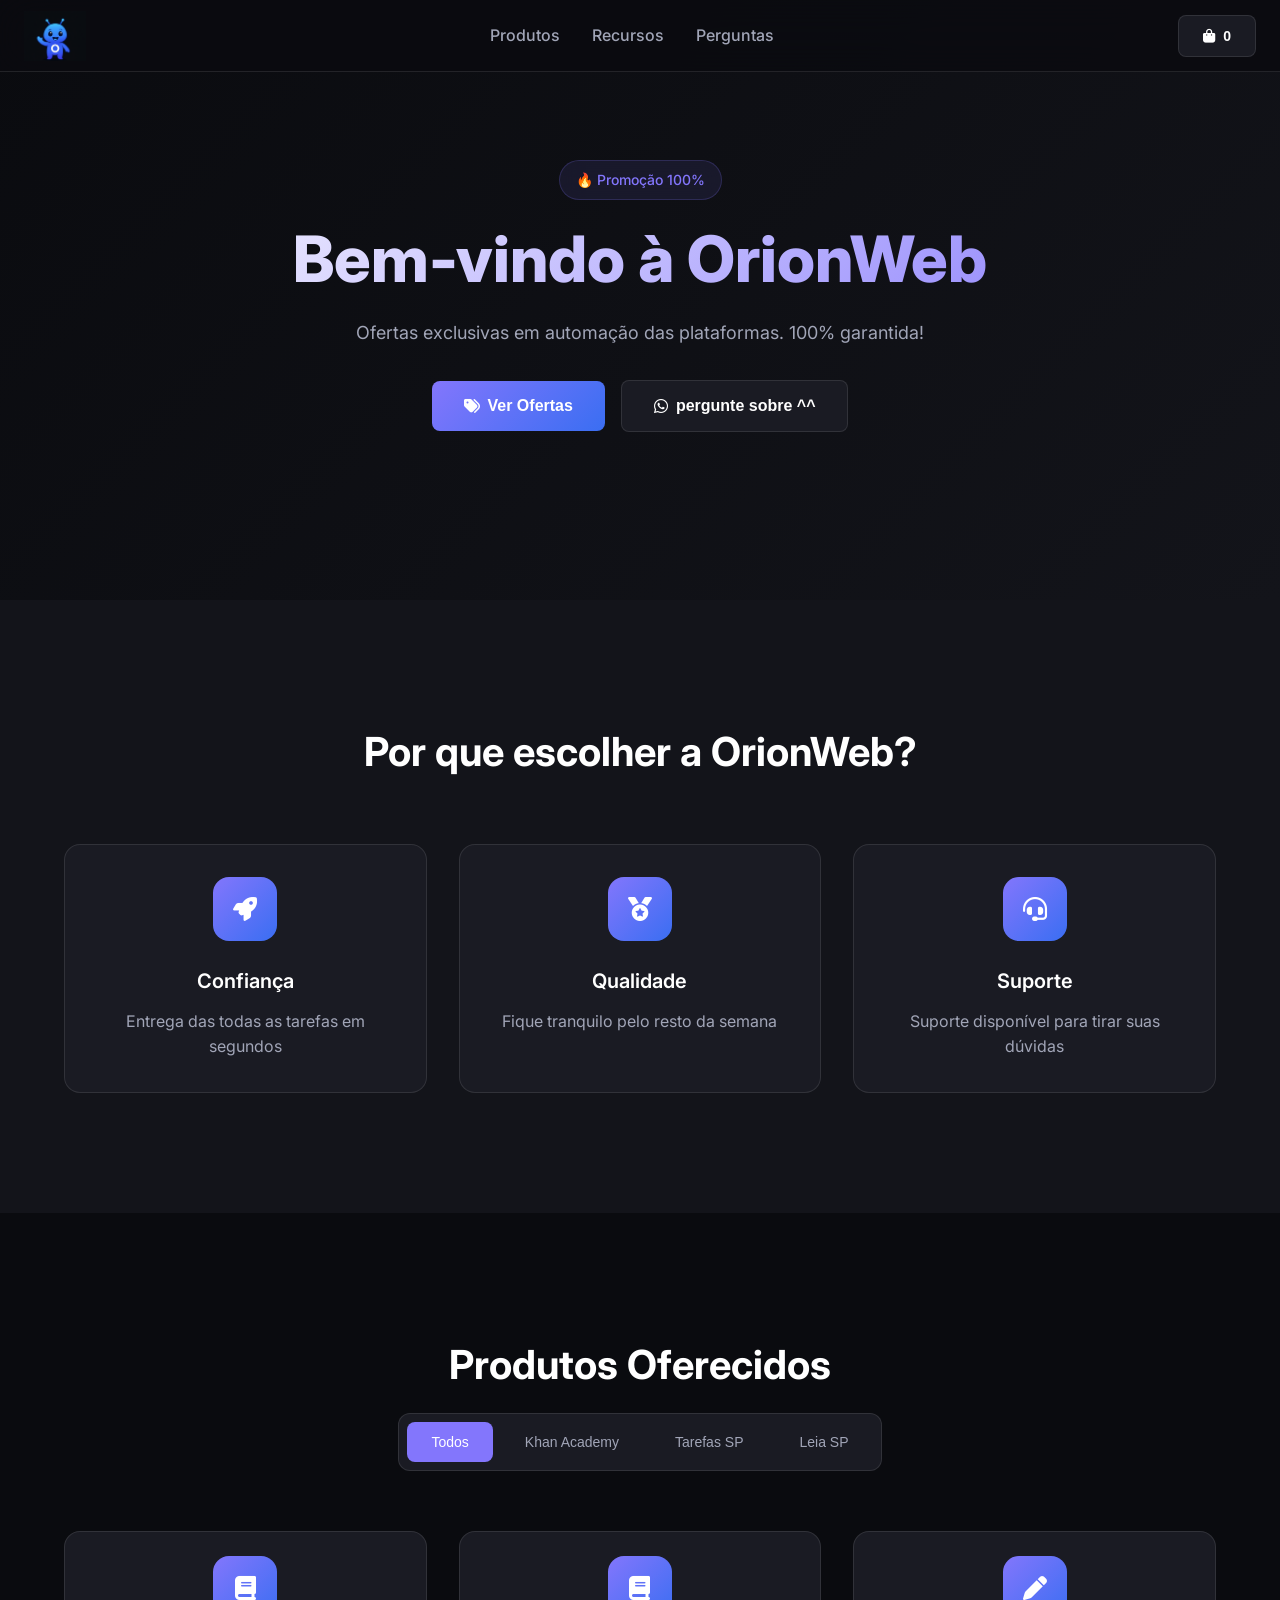
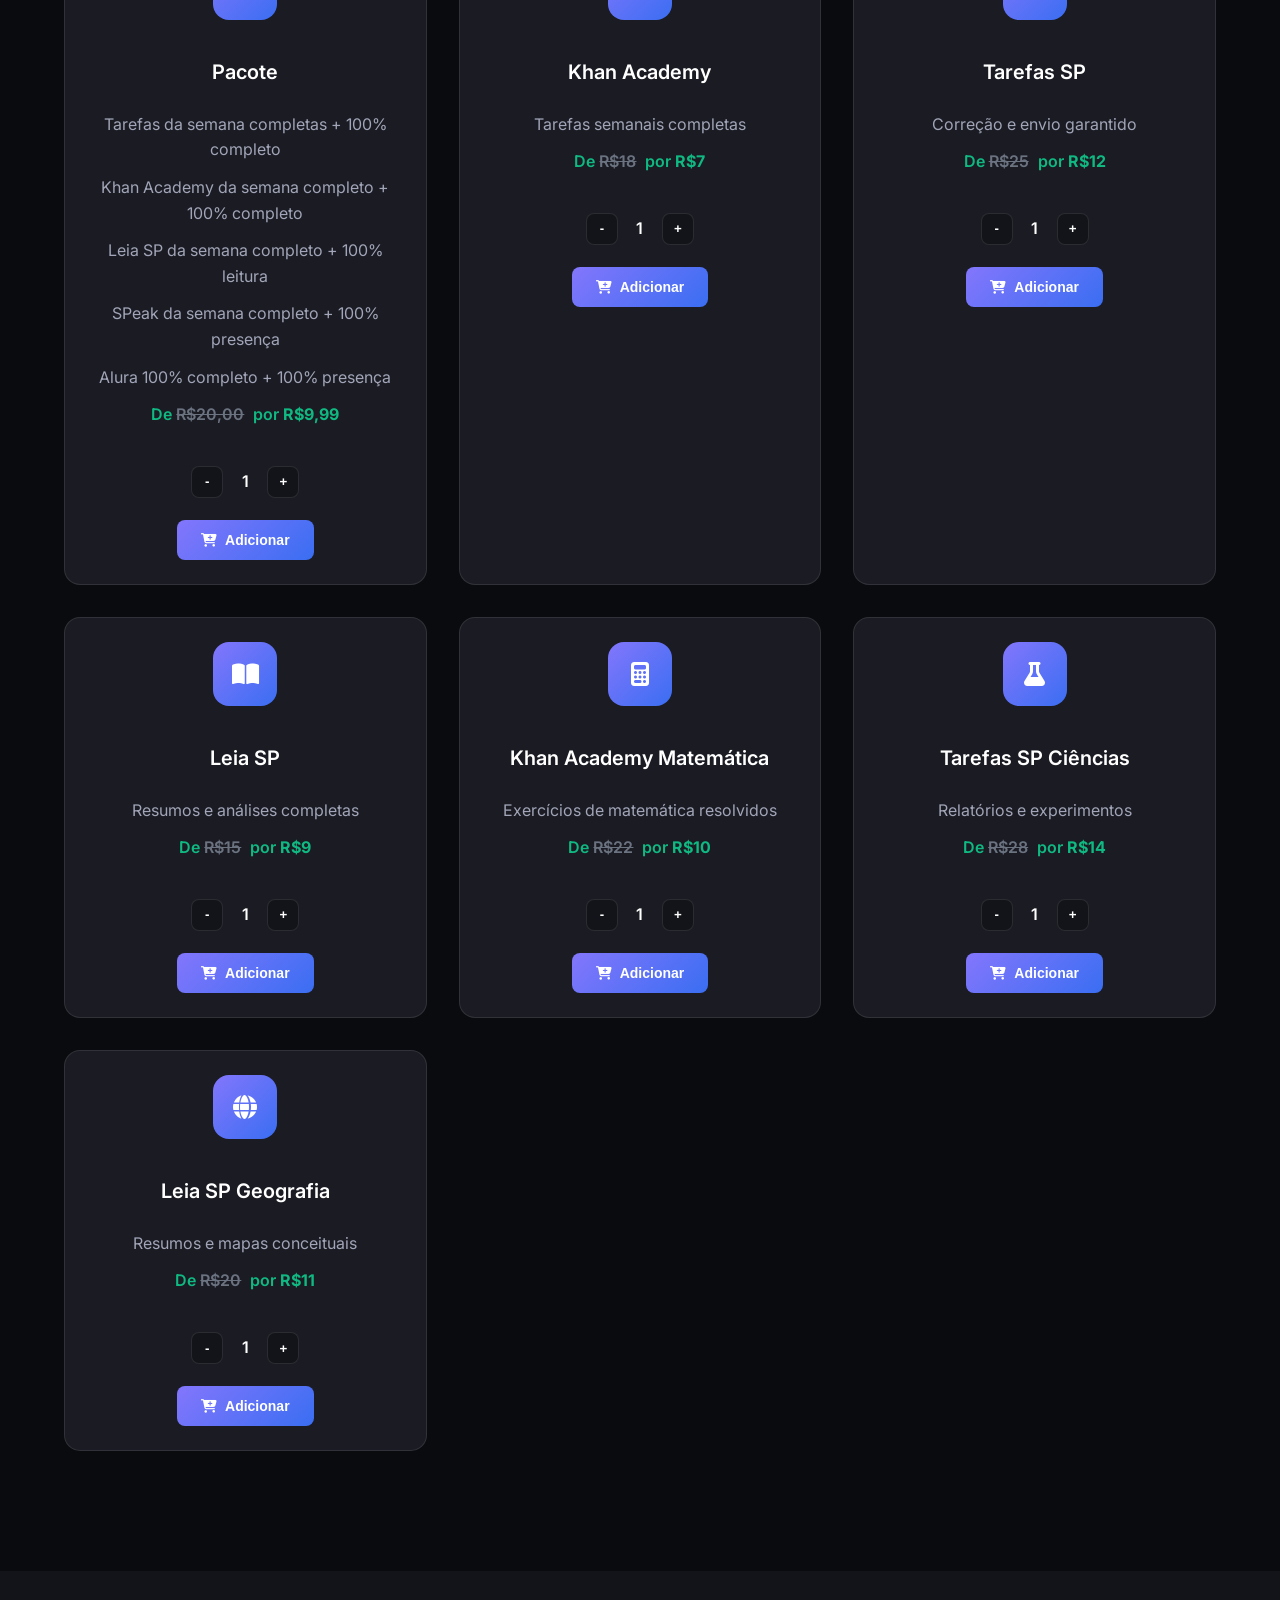
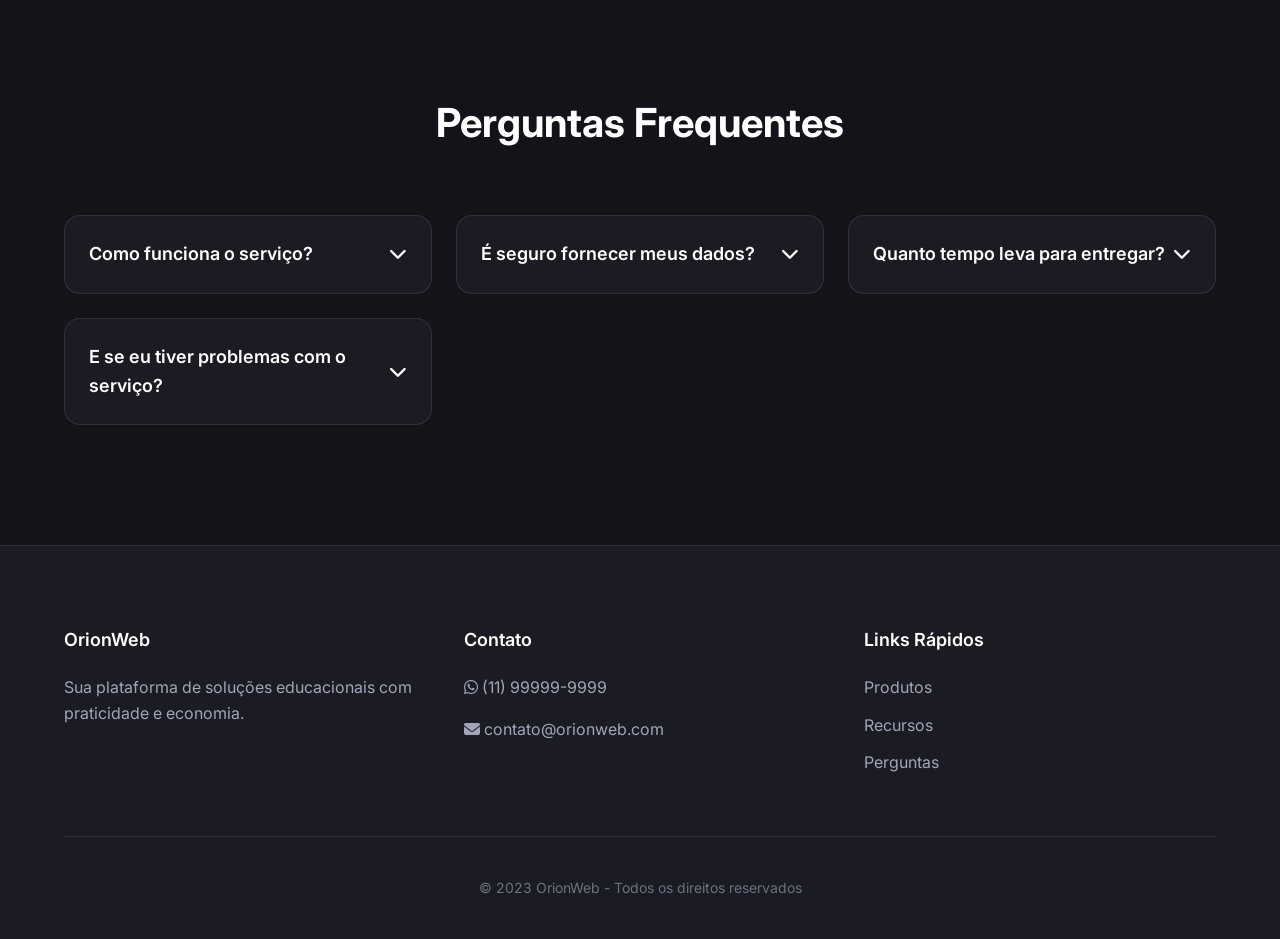
==== index.html @ cbbfa3ec "Update index.html" ====
<!DOCTYPE html>
<html lang="pt-BR">
<head>
  <meta charset="UTF-8">
  <meta name="viewport" content="width=device-width, initial-scale=1.0">
  <title>OrionWeb</title>
  <link href="https://fonts.googleapis.com/css2?family=Inter:wght@300;400;500;600;700;800&display=swap" rel="stylesheet">
  <link rel="stylesheet" href="https://cdnjs.cloudflare.com/ajax/libs/font-awesome/6.4.0/css/all.min.css">
  <link rel="stylesheet" href="styles.css">
</head>
<body>
  <!-- Navbar -->
  <nav class="navbar">
    <div class="nav-container">
      <a href="#" class="logo">
  <img src="src/imagem/logo/file_000000002e7462308178a0b584768f46 (1).png" alt="logoOrionWeb" style="height: 50px;">
      </a>    <div class="nav-menu">
        <a href="#products" class="nav-link">Produtos</a>
        <a href="#features" class="nav-link">Recursos</a>
        <a href="#faq" class="nav-link">Perguntas</a>
      </div>
      <div class="nav-right">
        <button id="cart" class="btn btn-secondary">
          <i class="fa-solid fa-bag-shopping"></i>
          <span id="cart-count">0</span>
        </button>
      </div>
    </div>
  </nav>

  <!-- Hero Section -->
  <section class="hero">
    <div class="hero-content">
      <span class="hero-badge">🔥 Promoção 100%</span>
      <h1 class="hero-title">Bem-vindo à <span class="highlight">OrionWeb</span></h1>
      <p class="hero-subtitle">Ofertas exclusivas em automação das plataformas. 100% garantida!</p>
      <div class="hero-actions">
        <button id="show-products" class="btn btn-primary btn-large">
          <i class="fa-solid fa-tags"></i> Ver Ofertas
        </button>
        <button id="whatsapp-btn" class="btn btn-secondary btn-large">
          <i class="fab fa-whatsapp"></i> pergunte sobre ^^
        </button>
      </div>
    </div>
  </section>

  <!-- Recursos -->
  <section class="features" id="features">
    <div class="container">
      <h2 class="section-title">Por que escolher a OrionWeb?</h2>
      <div class="features-grid">
        <div class="feature-card">
          <div class="feature-icon"><i class="fa-solid fa-rocket"></i></div>
          <h3 class="feature-title">Confiança</h3>
          <p class="feature-description">Entrega das todas as tarefas em segundos</p>
        </div>
        
        <div class="feature-card">
          <div class="feature-icon"><i class="fa-solid fa-medal"></i></div>
          <h3 class="feature-title">Qualidade</h3>
          <p class="feature-description">Fique tranquilo pelo resto da semana</p>
        </div>
        
        <div class="feature-card">
          <div class="feature-icon"><i class="fa-solid fa-headset"></i></div>
          <h3 class="feature-title">Suporte</h3>
          <p class="feature-description">Suporte disponível para tirar suas dúvidas</p>
        </div>
      </div>
    </div>
  </section>

  <!-- Produtos -->
  <main class="main-app" id="product-section">
    <div class="container">
      <h2 class="section-title">Produtos Oferecidos</h2>
      <div class="category-filter">
        <button class="filter-btn active" data-category="all">Todos</button>
        <button class="filter-btn" data-category="khan">Khan Academy</button>
        <button class="filter-btn" data-category="tarefas">Tarefas SP</button>
        <button class="filter-btn" data-category="leia">Leia SP</button>
      </div>
      <div class="features-grid" id="products">
      
        <!-- Produto 0.1 -->
        <!-- Produto 0.1 -->
<div class="product-card" data-category="pacote">
  <div class="feature-icon"><i class="fa-solid fa-book"></i></div>
  <h3 class="feature-title">Pacote</h3>
  <p class="feature-description">Tarefas da semana completas + 100% completo</p>
  <p class="feature-description">Khan Academy da semana completo + 100% completo</p>
  <p class="feature-description">Leia SP da semana completo + 100% leitura</p>
  <p class="feature-description">SPeak da semana completo + 100% presença</p>
  <p class="feature-description">Alura 100% completo + 100% presença</p>
  <p class="product-price">De <s>R$20,00</s> por <strong>R$9,99</strong></p>
  
  <div class="product-quantity">
    <button class="quantity-btn minus" data-name="pacote">-</button>
    <span class="quantity-value" data-name="pacote">1</span>
    <button class="quantity-btn plus" data-name="pacote">+</button>
  </div>
  
  <button class="btn btn-primary add-to-cart" data-name="pacote" data-price="9.99">
    <i class="fa-solid fa-cart-plus"></i> Adicionar
  </button>
</div>
        
        
        <!-- Produto 1 -->
        <div class="product-card" data-category="khan">
          <div class="feature-icon"><i class="fa-solid fa-book"></i></div>
          <h3 class="feature-title">Khan Academy</h3>
          <p class="feature-description">Tarefas semanais completas</p>
          <p class="product-price">De <s>R$18</s> por <strong>R$7</strong></p>
          <div class="product-quantity">
            <button class="quantity-btn minus" data-name="Khan Academy">-</button>
            <span class="quantity-value" data-name="Khan Academy">1</span>
            <button class="quantity-btn plus" data-name="Khan Academy">+</button>
          </div>
          <button class="btn btn-primary add-to-cart" data-name="Khan Academy" data-price="7">
            <i class="fa-solid fa-cart-plus"></i> Adicionar
          </button>
        </div>
        
        <!-- Produto 2 -->
        <div class="product-card" data-category="tarefas">
          <div class="feature-icon"><i class="fa-solid fa-pen"></i></div>
          <h3 class="feature-title">Tarefas SP</h3>
          <p class="feature-description">Correção e envio garantido</p>
          <p class="product-price">De <s>R$25</s> por <strong>R$12</strong></p>
          <div class="product-quantity">
            <button class="quantity-btn minus" data-name="Tarefas SP">-</button>
            <span class="quantity-value" data-name="Tarefas SP">1</span>
            <button class="quantity-btn plus" data-name="Tarefas SP">+</button>
          </div>
          <button class="btn btn-primary add-to-cart" data-name="Tarefas SP" data-price="12">
            <i class="fa-solid fa-cart-plus"></i> Adicionar
          </button>
        </div>
        
        <!-- Produto 3 -->
        <div class="product-card" data-category="leia">
          <div class="feature-icon"><i class="fa-solid fa-book-open"></i></div>
          <h3 class="feature-title">Leia SP</h3>
          <p class="feature-description">Resumos e análises completas</p>
          <p class="product-price">De <s>R$15</s> por <strong>R$9</strong></p>
          <div class="product-quantity">
            <button class="quantity-btn minus" data-name="Leia SP">-</button>
            <span class="quantity-value" data-name="Leia SP">1</span>
            <button class="quantity-btn plus" data-name="Leia SP">+</button>
          </div>
          <button class="btn btn-primary add-to-cart" data-name="Leia SP" data-price="9">
            <i class="fa-solid fa-cart-plus"></i> Adicionar
          </button>
        </div>
        
        <!-- Produto 4 -->
        <div class="product-card" data-category="khan">
          <div class="feature-icon"><i class="fa-solid fa-calculator"></i></div>
          <h3 class="feature-title">Khan Academy Matemática</h3>
          <p class="feature-description">Exercícios de matemática resolvidos</p>
          <p class="product-price">De <s>R$22</s> por <strong>R$10</strong></p>
          <div class="product-quantity">
            <button class="quantity-btn minus" data-name="Khan Academy Matemática">-</button>
            <span class="quantity-value" data-name="Khan Academy Matemática">1</span>
            <button class="quantity-btn plus" data-name="Khan Academy Matemática">+</button>
          </div>
          <button class="btn btn-primary add-to-cart" data-name="Khan Academy Matemática" data-price="10">
            <i class="fa-solid fa-cart-plus"></i> Adicionar
          </button>
        </div>
        
        <!-- Produto 5 -->
        <div class="product-card" data-category="tarefas">
          <div class="feature-icon"><i class="fa-solid fa-flask"></i></div>
          <h3 class="feature-title">Tarefas SP Ciências</h3>
          <p class="feature-description">Relatórios e experimentos</p>
          <p class="product-price">De <s>R$28</s> por <strong>R$14</strong></p>
          <div class="product-quantity">
            <button class="quantity-btn minus" data-name="Tarefas SP Ciências">-</button>
            <span class="quantity-value" data-name="Tarefas SP Ciências">1</span>
            <button class="quantity-btn plus" data-name="Tarefas SP Ciências">+</button>
          </div>
          <button class="btn btn-primary add-to-cart" data-name="Tarefas SP Ciências" data-price="14">
            <i class="fa-solid fa-cart-plus"></i> Adicionar
          </button>
        </div>
        
        <!-- Produto 6 -->
        <div class="product-card" data-category="leia">
          <div class="feature-icon"><i class="fa-solid fa-globe"></i></div>
          <h3 class="feature-title">Leia SP Geografia</h3>
          <p class="feature-description">Resumos e mapas conceituais</p>
          <p class="product-price">De <s>R$20</s> por <strong>R$11</strong></p>
          <div class="product-quantity">
            <button class="quantity-btn minus" data-name="Leia SP Geografia">-</button>
            <span class="quantity-value" data-name="Leia SP Geografia">1</span>
            <button class="quantity-btn plus" data-name="Leia SP Geografia">+</button>
          </div>
          <button class="btn btn-primary add-to-cart" data-name="Leia SP Geografia" data-price="11">
            <i class="fa-solid fa-cart-plus"></i> Adicionar
          </button>
        </div>
      </div>
    </div>
  </main>

  <!-- FAQ Section -->
  <section class="faq" id="faq">
    <div class="container">
      <h2 class="section-title">Perguntas Frequentes</h2>
      <div class="faq-grid">
        <div class="faq-item">
          <h3 class="faq-question">Como funciona o serviço? <i class="fa-solid fa-chevron-down"></i></h3>
          <div class="faq-answer">
            <p>Você adquire o produto, nos envia seu RA e senha, e nossa equipe realiza as tarefas para você em até 24 horas.</p>
          </div>
        </div>
        <div class="faq-item">
          <h3 class="faq-question">É seguro fornecer meus dados? <i class="fa-solid fa-chevron-down"></i></h3>
          <div class="faq-answer">
            <p>Sim, utilizamos criptografia para proteger todas as informações e não compartilhamos seus dados com terceiros.</p>
          </div>
        </div>
        <div class="faq-item">
          <h3 class="faq-question">Quanto tempo leva para entregar? <i class="fa-solid fa-chevron-down"></i></h3>
          <div class="faq-answer">
            <p>O prazo máximo de entrega é de 24 horas após a confirmação do pagamento.</p>
          </div>
        </div>
        <div class="faq-item">
          <h3 class="faq-question">E se eu tiver problemas com o serviço? <i class="fa-solid fa-chevron-down"></i></h3>
          <div class="faq-answer">
            <p>Nosso suporte está disponível para resolver qualquer problema que possa ocorrer.</p>
          </div>
        </div>
      </div>
    </div>
  </section>

  <!-- Footer -->
  <footer class="footer">
    <div class="container">
      <div class="footer-content">
        <div class="footer-section">
          <h3>OrionWeb</h3>
          <p>Sua plataforma de soluções educacionais com praticidade e economia.</p>
        </div>
        <div class="footer-section">
          <h3>Contato</h3>
          <p><i class="fab fa-whatsapp"></i> (11) 99999-9999</p>
          <p><i class="fa-solid fa-envelope"></i> contato@orionweb.com</p>
        </div>
        <div class="footer-section">
          <h3>Links Rápidos</h3>
          <a href="#products">Produtos</a>
          <a href="#features">Recursos</a>
          <a href="#faq">Perguntas</a>
        </div>
      </div>
      <div class="footer-bottom">
        <p>&copy; 2023 OrionWeb - Todos os direitos reservados</p>
      </div>
    </div>
  </footer>

  <!-- Modal Carrinho -->
  <div id="cart-modal" class="overlay">
    <div class="login-card">
      <div class="login-header">
        <h2><i class="fa-solid fa-bag-shopping"></i> Seu Carrinho</h2>
        <button id="clear-cart" class="btn btn-text">Esvaziar</button>
      </div>
      <div class="cart_products">
        <div class="empty-cart">Seu carrinho está vazio</div>
      </div>
      <div class="cart-footer">
        <p><strong>Total:</strong> <span id="total_price">R$0</span></p>
        <button class="close-cart">Continuar Comprando</button>
      </div>
      <form id="checkout-form" class="login-form">
        <div class="form-group">
          <label for="user_name">RA</label>
          <input id="user_name" type="text" placeholder="0001122334445sp" required>
        </div>
        <div class="form-group">
          <label for="user_pass">Senha</label>
          <input id="user_pass" type="password" placeholder="********" required>
        </div>
        <div class="checkout-buttons">
          <button type="submit" class="btn btn-primary login-btn">Finalizar Pedido</button>
          <button type="button" id="save-info" class="btn btn-secondary">Salvar Informações</button>
        </div>
      </form>
    </div>
  </div>

  <div class="notification" id="notification">
    <i class="fas fa-check-circle"></i> Produto adicionado ao carrinho!
  </div>

  <script>
    // Elementos DOM
    const showProductsBtn = document.getElementById("show-products");
    const productSection = document.getElementById("product-section");
    const cartBtn = document.getElementById("cart");
    const cartModal = document.getElementById("cart-modal");
    const closeCartBtn = document.querySelector(".close-cart");
    const clearCartBtn = document.getElementById("clear-cart");
    const cartCount = document.getElementById("cart-count");
    const cartProducts = document.querySelector(".cart_products");
    const totalPriceEl = document.getElementById("total_price");
    const checkoutForm = document.getElementById("checkout-form");
    const saveInfoBtn = document.getElementById("save-info");
    const notification = document.getElementById("notification");
    const whatsappBtn = document.getElementById("whatsapp-btn");
    const filterBtns = document.querySelectorAll(".filter-btn");
    const faqQuestions = document.querySelectorAll(".faq-question");

    // Estado da aplicação
    let cart = [];
    let quantities = {};

    // Inicialização
    document.querySelectorAll('.product-card').forEach(card => {
      const productName = card.querySelector('.feature-title').textContent;
      quantities[productName] = 1;
    });

    // Mostrar seção de produtos
    showProductsBtn.addEventListener("click", () => {
      productSection.scrollIntoView({ behavior: 'smooth' });
    });

    // Filtro de categorias
    filterBtns.forEach(btn => {
      btn.addEventListener('click', () => {
        // Remove active class de todos os botões
        filterBtns.forEach(b => b.classList.remove('active'));
        // Adiciona active class ao botão clicado
        btn.classList.add('active');
        
        const category = btn.dataset.category;
        filterProducts(category);
      });
    });

    function filterProducts(category) {
      const products = document.querySelectorAll('.product-card');
      
      products.forEach(product => {
        if (category === 'all' || product.dataset.category === category) {
          product.style.display = 'flex';
        } else {
          product.style.display = 'none';
        }
      });
    }

    // FAQ Accordion
    faqQuestions.forEach(question => {
      question.addEventListener('click', () => {
        const answer = question.nextElementSibling;
        const icon = question.querySelector('i');
        
        // Alternar a resposta
        answer.classList.toggle('active');
        
        // Rotacionar o ícone
        if (answer.classList.contains('active')) {
          icon.style.transform = 'rotate(180deg)';
        } else {
          icon.style.transform = 'rotate(0deg)';
        }
      });
    });

    // Controles de quantidade
    document.querySelectorAll('.quantity-btn').forEach(btn => {
      btn.addEventListener('click', (e) => {
        const name = e.target.dataset.name;
        const isPlus = e.target.classList.contains('plus');
        const quantityElement = document.querySelector(`.quantity-value[data-name="${name}"]`);
        
        if (isPlus) {
          quantities[name]++;
        } else if (quantities[name] > 1) {
          quantities[name]--;
        }
        
        quantityElement.textContent = quantities[name];
      });
    });

    // Adicionar ao carrinho
    document.querySelectorAll(".add-to-cart").forEach(btn => {
      btn.addEventListener("click", () => {
        const name = btn.dataset.name;
        const price = parseFloat(btn.dataset.price);
        const quantity = quantities[name];
        
        // Verificar se o produto já está no carrinho
        const existingItemIndex = cart.findIndex(item => item.name === name);
        
        if (existingItemIndex >= 0) {
          // Atualizar quantidade se já existir
          cart[existingItemIndex].quantity += quantity;
          cart[existingItemIndex].total = cart[existingItemIndex].quantity * price;
        } else {
          // Adicionar novo item
          cart.push({ 
            name, 
            price, 
            quantity,
            total: price * quantity
          });
        }
        
        // Resetar quantidade para 1
        quantities[name] = 1;
        document.querySelector(`.quantity-value[data-name="${name}"]`).textContent = '1';
        
        updateCart();
        showNotification();
      });
    });

    // Botão do WhatsApp
    whatsappBtn.addEventListener('click', () => {
      const phone = "5516996283054"; // Substitua pelo seu número
      const message = "Olá! Gostaria de mais informações sobre os produtos da OrionWeb.";
      const url = `https://wa.me/${phone}?text=${encodeURIComponent(message)}`;
      window.open(url, "_blank");
    });

    // Abrir modal do carrinho
    cartBtn.addEventListener("click", () => {
      cartModal.classList.add("active");
    });

    // Fechar modal do carrinho
    closeCartBtn.addEventListener("click", () => {
      cartModal.classList.remove("active");
    });

    // Limpar carrinho
    clearCartBtn.addEventListener("click", () => {
      if (cart.length > 0 && confirm("Tem certeza que deseja esvaziar o carrinho?")) {
        cart = [];
        updateCart();
      }
    });

    // Salvar informações de login
    saveInfoBtn.addEventListener("click", () => {
      const ra = document.getElementById("user_name").value;
      const password = document.getElementById("user_pass").value;
      
      if (ra && password) {
        localStorage.setItem("orion_ra", ra);
        localStorage.setItem("orion_password", password);
        showNotification("Informações salvas com sucesso!");
      } else {
        alert("Por favor, preencha ambos os campos antes de salvar fiote.");
      }
    });

    // Carregar informações salvas (se existirem)
    window.addEventListener('DOMContentLoaded', () => {
      const savedRA = localStorage.getItem("orion_ra");
      const savedPassword = localStorage.getItem("orion_password");
      
      if (savedRA) {
        document.getElementById("user_name").value = savedRA;
      }
      
      if (savedPassword) {
        document.getElementById("user_pass").value = savedPassword;
      }
    });

    // Atualizar carrinho
    function updateCart() {
      cartCount.textContent = cart.reduce((total, item) => total + item.quantity, 0);
      
      if (cart.length === 0) {
        cartProducts.innerHTML = '<div class="empty-cart">Seu carrinho está vazio</div>';
        totalPriceEl.textContent = "R$0";
        return;
      }
      
      cartProducts.innerHTML = "";
      let total = 0;
      
      cart.forEach((item, index) => {
        total += item.total;
        const div = document.createElement("div");
        div.classList.add("cart-item");
        div.innerHTML = `
          <div>
            <p><strong>${item.name}</strong></p>
            <p>${item.quantity} x R$${item.price}</p>
          </div>
          <p>R$${item.total.toFixed(2)}</p>
          <button class="remove-item" data-index="${index}">❌</button>
        `;
        cartProducts.appendChild(div);
      });
      
      totalPriceEl.textContent = "R$" + total.toFixed(2);

      // Botões de remover item
      document.querySelectorAll(".remove-item").forEach(btn => {
        btn.addEventListener("click", () => {
          const index = btn.dataset.index;
          cart.splice(index, 1);
          updateCart();
        });
      });
    }

    // Mostrar notificação
    function showNotification(message = "Produto adicionado ao carrinho!") {
      notification.innerHTML = message.includes('sucesso') ? 
        '<i class="fas fa-check-circle"></i> ' + message : 
        '<i class="fas fa-cart-plus"></i> ' + message;
      notification.classList.add("show");
      
      setTimeout(() => {
        notification.classList.remove("show");
      }, 3000);
    }

    // Enviar pedido pro WhatsApp
    checkoutForm.addEventListener("submit", (e) => {
      e.preventDefault();
      
      if (cart.length === 0) {
        alert("Seu carrinho está vazio. Adicione produtos antes de finalizar o pedido.");
        return;
      }
      
      sendOrderToWhatsApp();
    });

    function sendOrderToWhatsApp() {
      const phone = "5516996283054"; // Substitua pelo seu número
      const ra = document.getElementById("user_name").value || "N/A";
      const senha = document.getElementById("user_pass").value || "N/A";
      const subtotal = totalPriceEl.textContent;

      const items = cart.map(i => `${i.quantity}x ${i.name} - R$${i.total.toFixed(2)}`).join("\n");
      const date = new Date().toLocaleDateString("pt-BR");

      const message = `📦 NOVO PEDIDO ORIONWEB
      
🆔 RA: ${ra}
🔑 Senha: ${senha}
📅 Data: ${date}

🛍️ PRODUTOS:
${items}

💳 Total: ${subtotal}

⏰ Pedido realizado em: ${new Date().toLocaleTimeString('pt-BR')}`;

      const url = `https://wa.me/${phone}?text=${encodeURIComponent(message)}`;
      window.open(url, "_blank");
      
      // Limpar carrinho após envio
      cart = [];
      updateCart();
      checkoutForm.reset();
      cartModal.classList.remove("active");
    }

    // Fechar modal clicando fora dele
    document.addEventListener('click', (e) => {
      if (e.target === cartModal) {
        cartModal.classList.remove('active');
      }
    });
  </script>
</body>
</html>
---- styles.css ----
/* Root Variables */
:root {
    /* Dark Theme */
    --bg-primary: #0a0b0f;
    --bg-secondary: #13141a;
    --bg-card: #1a1b23;
    --bg-hover: rgba(131, 118, 252, 0.1);

    --text-primary: #ffffff;
    --text-secondary: #a1a5b7;
    --text-muted: #6b7280;

    --primary: #8376fc;
    --primary-hover: #9d8dfc;
    --secondary: #3a6ef2;
    --accent: #47cc88;
    --warning: #f59e0b;
    --error: #ef4444;
    --success: #10b981;

    --border-primary: rgba(255, 255, 255, 0.1);
    --border-secondary: rgba(131, 118, 252, 0.2);

    --shadow-sm: 0 1px 2px 0 rgba(0, 0, 0, 0.05);
    --shadow-lg: 0 20px 25px -5px rgba(0, 0, 0, 0.1), 0 10px 10px -5px rgba(0, 0, 0, 0.04);
    --shadow-xl: 0 25px 50px -12px rgba(0, 0, 0, 0.25);

    --transition: all 0.3s cubic-bezier(0.4, 0, 0.2, 1);
    --transition-fast: all 0.15s ease;
}

/* Global Styles */
* {
    margin: 0;
    padding: 0;
    box-sizing: border-box;
}

html {
    scroll-behavior: smooth;
}

body {
    font-family: 'Inter', -apple-system, BlinkMacSystemFont, 'Segoe UI', Roboto, sans-serif;
    background-color: var(--bg-primary);
    color: var(--text-primary);
    line-height: 1.6;
    overflow-x: hidden;
}

/* Container */
.container {
    max-width: 1200px;
    margin: 0 auto;
    padding: 0 24px;
}

/* Navbar */
.navbar {
    position: fixed;
    top: 0;
    left: 0;
    right: 0;
    height: 72px;
    background: rgba(10, 11, 15, 0.8);
    backdrop-filter: blur(20px);
    -webkit-backdrop-filter: blur(20px);
    border-bottom: 1px solid var(--border-primary);
    z-index: 1000;
}

.nav-container {
    display: flex;
    align-items: center;
    justify-content: space-between;
    height: 100%;
    max-width: 1400px;
    margin: 0 auto;
    padding: 0 24px;
}

.logo {
    display: flex;
    align-items: center;
    gap: 8px;
    font-size: 20px;
    font-weight: 700;
    color: var(--text-primary);
    text-decoration: none;
}

.logo i {
    color: var(--primary);
    font-size: 24px;
}

.logo:hover {
    color: var(--primary);
}

.nav-menu {
    display: flex;
    gap: 32px;
}

.nav-link {
    color: var(--text-secondary);
    text-decoration: none;
    font-weight: 500;
    transition: var(--transition-fast);
}

.nav-link:hover {
    color: var(--primary);
}

.nav-right {
    display: flex;
    align-items: center;
    gap: 8px;
}

/* Buttons */
.btn {
    display: inline-flex;
    align-items: center;
    gap: 8px;
    padding: 12px 24px;
    font-size: 14px;
    font-weight: 600;
    text-decoration: none;
    border-radius: 8px;
    border: none;
    cursor: pointer;
    transition: var(--transition-fast);
}

.btn-primary {
    background: linear-gradient(135deg, var(--primary), var(--secondary));
    color: white;
}

.btn-primary:hover {
    transform: translateY(-2px);
    box-shadow: 0 8px 25px rgba(131, 118, 252, 0.3);
}

.btn-secondary {
    background: var(--bg-card);
    color: var(--text-primary);
    border: 1px solid var(--border-primary);
}

.btn-secondary:hover {
    background: var(--bg-hover);
    border-color: var(--primary);
    color: var(--primary);
}

.btn-large {
    padding: 16px 32px;
    font-size: 16px;
}

.btn-text {
    background: none;
    border: none;
    color: var(--text-secondary);
    padding: 8px 16px;
    cursor: pointer;
}

.btn-text:hover {
    color: var(--primary);
}

/* Hero Section */
.hero {
    position: relative;
    padding: 160px 0 120px;
    background: linear-gradient(135deg, var(--bg-primary) 0%, var(--bg-secondary) 100%);
    overflow: hidden;
}

.hero-content {
    text-align: center;
    position: relative;
    z-index: 2;
}

.hero-badge {
    display: inline-flex;
    align-items: center;
    gap: 8px;
    background: rgba(131, 118, 252, 0.1);
    border: 1px solid rgba(131, 118, 252, 0.2);
    color: var(--primary);
    padding: 8px 16px;
    border-radius: 20px;
    font-size: 14px;
    font-weight: 500;
    margin-bottom: 24px;
    backdrop-filter: blur(10px);
}

.hero-title {
    font-size: clamp(2.5rem, 5vw, 4rem);
    font-weight: 800;
    line-height: 1.1;
    margin-bottom: 24px;
    background: linear-gradient(135deg, var(--text-primary) 0%, var(--primary) 100%);
    -webkit-background-clip: text;
    -webkit-text-fill-color: transparent;
    background-clip: text;
}

.highlight {
    color: var(--primary);
}

.hero-subtitle {
    font-size: 18px;
    color: var(--text-secondary);
    max-width: 600px;
    margin: 0 auto 32px;
    line-height: 1.6;
}

.hero-actions {
    display: flex;
    align-items: center;
    justify-content: center;
    gap: 16px;
    margin-bottom: 48px;
    flex-wrap: wrap;
}

/* Features Section */
.features {
    padding: 120px 0;
    background: var(--bg-secondary);
}

.section-title {
    font-size: clamp(2rem, 4vw, 2.5rem);
    font-weight: 700;
    margin-bottom: 16px;
    color: var(--text-primary);
    text-align: center;
}

.features-grid {
    display: grid;
    grid-template-columns: repeat(auto-fit, minmax(280px, 1fr));
    gap: 32px;
    margin-top: 60px;
}

.feature-card {
    background: var(--bg-card);
    border: 1px solid var(--border-primary);
    border-radius: 16px;
    padding: 32px;
    text-align: center;
    transition: var(--transition);
}

.feature-card:hover {
    transform: translateY(-8px);
    box-shadow: var(--shadow-xl);
    border-color: var(--primary);
}

.feature-icon {
    display: flex;
    align-items: center;
    justify-content: center;
    width: 64px;
    height: 64px;
    background: linear-gradient(135deg, var(--primary), var(--secondary));
    border-radius: 16px;
    margin: 0 auto 24px;
    color: white;
    font-size: 24px;
}

.feature-title {
    font-size: 20px;
    font-weight: 600;
    margin-bottom: 12px;
    color: var(--text-primary);
}

.feature-description {
    color: var(--text-secondary);
    line-height: 1.6;
}

/* Products Section */
.main-app {
    padding: 120px 0;
    background: var(--bg-primary);
}

.category-filter {
    display: flex;
    justify-content: center;
    gap: 8px;
    margin-bottom: 48px;
    background: var(--bg-card);
    padding: 8px;
    border-radius: 12px;
    border: 1px solid var(--border-primary);
    max-width: max-content;
    margin-left: auto;
    margin-right: auto;
}

.filter-btn {
    padding: 12px 24px;
    background: none;
    border: none;
    border-radius: 8px;
    color: var(--text-secondary);
    font-size: 14px;
    font-weight: 500;
    cursor: pointer;
    transition: var(--transition-fast);
}

.filter-btn.active {
    background: var(--primary);
    color: white;
}

.filter-btn:hover:not(.active) {
    background: var(--bg-hover);
    color: var(--text-primary);
}

.product-price {
    font-size: 18px;
    margin-bottom: 16px;
    color: var(--text-primary);
}

.product-price s {
    color: var(--text-muted);
    margin-right: 8px;
}

.product-price strong {
    color: var(--success);
}

.product-quantity {
    display: flex;
    align-items: center;
    gap: 10px;
    margin: 10px 0;
}

.quantity-btn {
    width: 30px;
    height: 30px;
    border-radius: 50%;
    border: 1px solid var(--border-primary);
    background: var(--bg-secondary);
    color: var(--text-primary);
    cursor: pointer;
    display: flex;
    align-items: center;
    justify-content: center;
}

.quantity-btn:hover {
    background: var(--bg-hover);
    border-color: var(--primary);
}

.quantity-value {
    min-width: 30px;
    text-align: center;
    font-weight: 600;
}

/* FAQ Section */
.faq {
    padding: 120px 0;
    background: var(--bg-secondary);
}

.faq-grid {
    display: grid;
    grid-template-columns: repeat(auto-fit, minmax(300px, 1fr));
    gap: 24px;
    margin-top: 60px;
}

.faq-item {
    background: var(--bg-card);
    border: 1px solid var(--border-primary);
    border-radius: 16px;
    overflow: hidden;
}

.faq-question {
    display: flex;
    align-items: center;
    justify-content: space-between;
    padding: 24px;
    font-size: 18px;
    font-weight: 600;
    color: var(--text-primary);
    cursor: pointer;
}

.faq-question:hover {
    color: var(--primary);
}

.faq-answer {
    padding: 0 24px 24px;
    color: var(--text-secondary);
    line-height: 1.6;
    display: none;
}

.faq-answer.active {
    display: block;
}

/* Footer */
.footer {
    background: var(--bg-card);
    border-top: 1px solid var(--border-primary);
    padding: 80px 0 40px;
}

.footer-content {
    display: grid;
    grid-template-columns: repeat(auto-fit, minmax(250px, 1fr));
    gap: 48px;
    margin-bottom: 48px;
}

.footer-section h3 {
    font-size: 18px;
    font-weight: 600;
    margin-bottom: 20px;
    color: var(--text-primary);
}

.footer-section p {
    color: var(--text-secondary);
    margin-bottom: 16px;
    line-height: 1.6;
}

.footer-section a {
    display: block;
    color: var(--text-secondary);
    text-decoration: none;
    margin-bottom: 12px;
}

.footer-section a:hover {
    color: var(--primary);
}

.footer-bottom {
    text-align: center;
    padding-top: 40px;
    border-top: 1px solid var(--border-primary);
    color: var(--text-muted);
    font-size: 14px;
}

/* Modal Carrinho */
.overlay {
    position: fixed;
    top: 0;
    left: 0;
    right: 0;
    bottom: 0;
    background: rgba(0, 0, 0, 0.5);
    z-index: 800;
    opacity: 0;
    visibility: hidden;
    transition: var(--transition);
    display: flex;
    align-items: center;
    justify-content: center;
    padding: 20px;
}

.overlay.active {
    opacity: 1;
    visibility: visible;
}

.login-card {
    background: var(--bg-card);
    border: 1px solid var(--border-primary);
    border-radius: 20px;
    padding: 32px;
    width: 100%;
    max-width: 500px;
    box-shadow: var(--shadow-xl);
    max-height: 90vh;
    overflow-y: auto;
}

.login-header {
    display: flex;
    align-items: center;
    justify-content: space-between;
    margin-bottom: 24px;
    padding-bottom: 16px;
    border-bottom: 1px solid var(--border-primary);
}

.login-header h2 {
    font-size: 24px;
    font-weight: 700;
    color: var(--text-primary);
    display: flex;
    align-items: center;
    gap: 10px;
}

.cart_products {
    display: flex;
    flex-direction: column;
    gap: 12px;
    margin-bottom: 20px;
    max-height: 300px;
    overflow-y: auto;
}

.cart-item {
    display: flex;
    justify-content: space-between;
    align-items: center;
    background: var(--bg-secondary);
    border: 1px solid var(--border-primary);
    border-radius: 12px;
    padding: 12px 16px;
}

.cart-item p {
    margin: 0;
    font-size: 14px;
}

.remove-item {
    background: transparent;
    color: var(--error);
    border: none;
    cursor: pointer;
    font-size: 16px;
}

.remove-item:hover {
    color: #ff4d4d;
}

.empty-cart {
    text-align: center;
    padding: 20px;
    color: var(--text-secondary);
}

.cart-footer {
    display: flex;
    justify-content: space-between;
    align-items: center;
    margin-top: 16px;
    padding-top: 16px;
    border-top: 1px solid var(--border-primary);
}

.close-cart {
    background: var(--bg-card);
    color: var(--text-secondary);
    border: 1px solid var(--border-primary);
    padding: 8px 16px;
    border-radius: 8px;
    cursor: pointer;
}

.close-cart:hover {
    background: var(--bg-hover);
    color: var(--primary);
}

.login-form {
    display: flex;
    flex-direction: column;
    gap: 20px;
    margin-top: 24px;
}

.form-group {
    display: flex;
    flex-direction: column;
    gap: 8px;
}

.form-group label {
    font-size: 14px;
    font-weight: 600;
    color: var(--text-primary);
}

.form-group input {
    width: 100%;
    height: 48px;
    background: var(--bg-secondary);
    border: 2px solid var(--border-primary);
    border-radius: 12px;
    padding: 0 16px;
    color: var(--text-primary);
    font-size: 16px;
}

.form-group input:focus {
    outline: none;
    border-color: var(--primary);
    background: var(--bg-card);
    box-shadow: 0 0 0 3px rgba(131, 118, 252, 0.1);
}

.form-group input::placeholder {
    color: var(--text-muted);
}

.checkout-buttons {
    display: flex;
    gap: 10px;
    margin-top: 15px;
}

.checkout-buttons button {
    flex: 1;
}

.login-btn {
    height: 48px;
    font-size: 16px;
    justify-content: center;
}

/* Notification */
.notification {
    position: fixed;
    top: 20px;
    right: 20px;
    padding: 15px 20px;
    border-radius: 8px;
    background: var(--success);
    color: white;
    box-shadow: var(--shadow-md);
    z-index: 1000;
    transform: translateX(150%);
    transition: transform 0.3s ease;
    display: flex;
    align-items: center;
    gap: 10px;
}

.notification.show {
    transform: translateX(0);
}

/* Scrollbar */
::-webkit-scrollbar {
    width: 8px;
}

::-webkit-scrollbar-track {
    background: var(--bg-secondary);
}

::-webkit-scrollbar-thumb {
    background: var(--primary);
    border-radius: 4px;
}

::-webkit-scrollbar-thumb:hover {
    background: var(--primary-hover);
}

/* Responsive */
@media (max-width: 1024px) {
    .nav-menu {
        gap: 24px;
    }
}

@media (max-width: 768px) {
    .nav-container {
        padding: 0 16px;
    }

    .nav-menu {
        display: none;
    }

    .hero {
        padding: 140px 0 80px;
    }

    .hero-actions {
        flex-direction: column;
        align-items: stretch;
    }

    .hero-actions .btn {
        justify-content: center;
    }

    .features,
    .main-app,
    .faq {
        padding: 80px 0;
    }

    .features-grid {
        grid-template-columns: 1fr;
    }

    .category-filter {
        flex-direction: column;
        width: 100%;
    }

    .faq-grid {
        grid-template-columns: 1fr;
    }

    .footer-content {
        grid-template-columns: 1fr;
        gap: 32px;
    }

    .checkout-buttons {
        flex-direction: column;
    }
}

@media (max-width: 480px) {
    .container {
        padding: 0 16px;
    }

    .hero {
        padding: 120px 0 60px;
    }

    .hero-title {
        font-size: 2rem;
    }

    .hero-subtitle {
        font-size: 16px;
    }

    .features,
    .main-app,
    .faq {
        padding: 60px 0;
    }

    .feature-card {
        padding: 24px;
    }

    .login-card {
        padding: 24px;
    }

    .login-header {
        flex-direction: column;
        align-items: flex-start;
        gap: 16px;
    }

    .cart-footer {
        flex-direction: column;
        gap: 16px;
        align-items: stretch;
    }

    .close-cart {
        order: 2;
    }
}

/* Animations */
@keyframes fadeIn {
    from { opacity: 0; transform: translateY(-10px); }
    to { opacity: 1; transform: translateY(0); }
}

/* Focus styles */
button:focus-visible,
a:focus-visible,
input:focus-visible {
    outline: 2px solid var(--primary);
    outline-offset: 2px;
}
/* Product Cards */
.product-card {
  background: var(--bg-card);
  border: 1px solid var(--border-primary);
  border-radius: 16px;
  padding: 24px;
  display: flex;
  flex-direction: column;
  align-items: center;
  gap: 12px;
  text-align: center;
  transition: var(--transition);
}

.product-card:hover {
  transform: translateY(-8px);
  box-shadow: var(--shadow-xl);
  border-color: var(--primary);
}

.product-icon {
  display: flex;
  align-items: center;
  justify-content: center;
  width: 64px;
  height: 64px;
  background: linear-gradient(135deg, var(--primary), var(--secondary));
  border-radius: 16px;
  color: #fff;
  font-size: 24px;
}

.product-title {
  font-size: 18px;
  font-weight: 600;
  color: var(--text-primary);
}

.product-description {
  font-size: 14px;
  color: var(--text-secondary);
}

.product-price {
  font-size: 16px;
  font-weight: 600;
  color: var(--success);
}

.product-price s {
  color: var(--text-muted);
  margin-right: 5px;
}

.product-quantity {
  display: flex;
  align-items: center;
  gap: 10px;
}

.product-quantity button {
  width: 32px;
  height: 32px;
  border-radius: 8px;
  border: 1px solid var(--border-primary);
  background: var(--bg-secondary);
  color: var(--text-primary);
  font-weight: bold;
  cursor: pointer;
}

.product-quantity button:hover {
  background: var(--bg-hover);
  border-color: var(--primary);
  color: var(--primary);
}

.product-quantity span {
  min-width: 24px;
  text-align: center;
  font-weight: 600;
        }
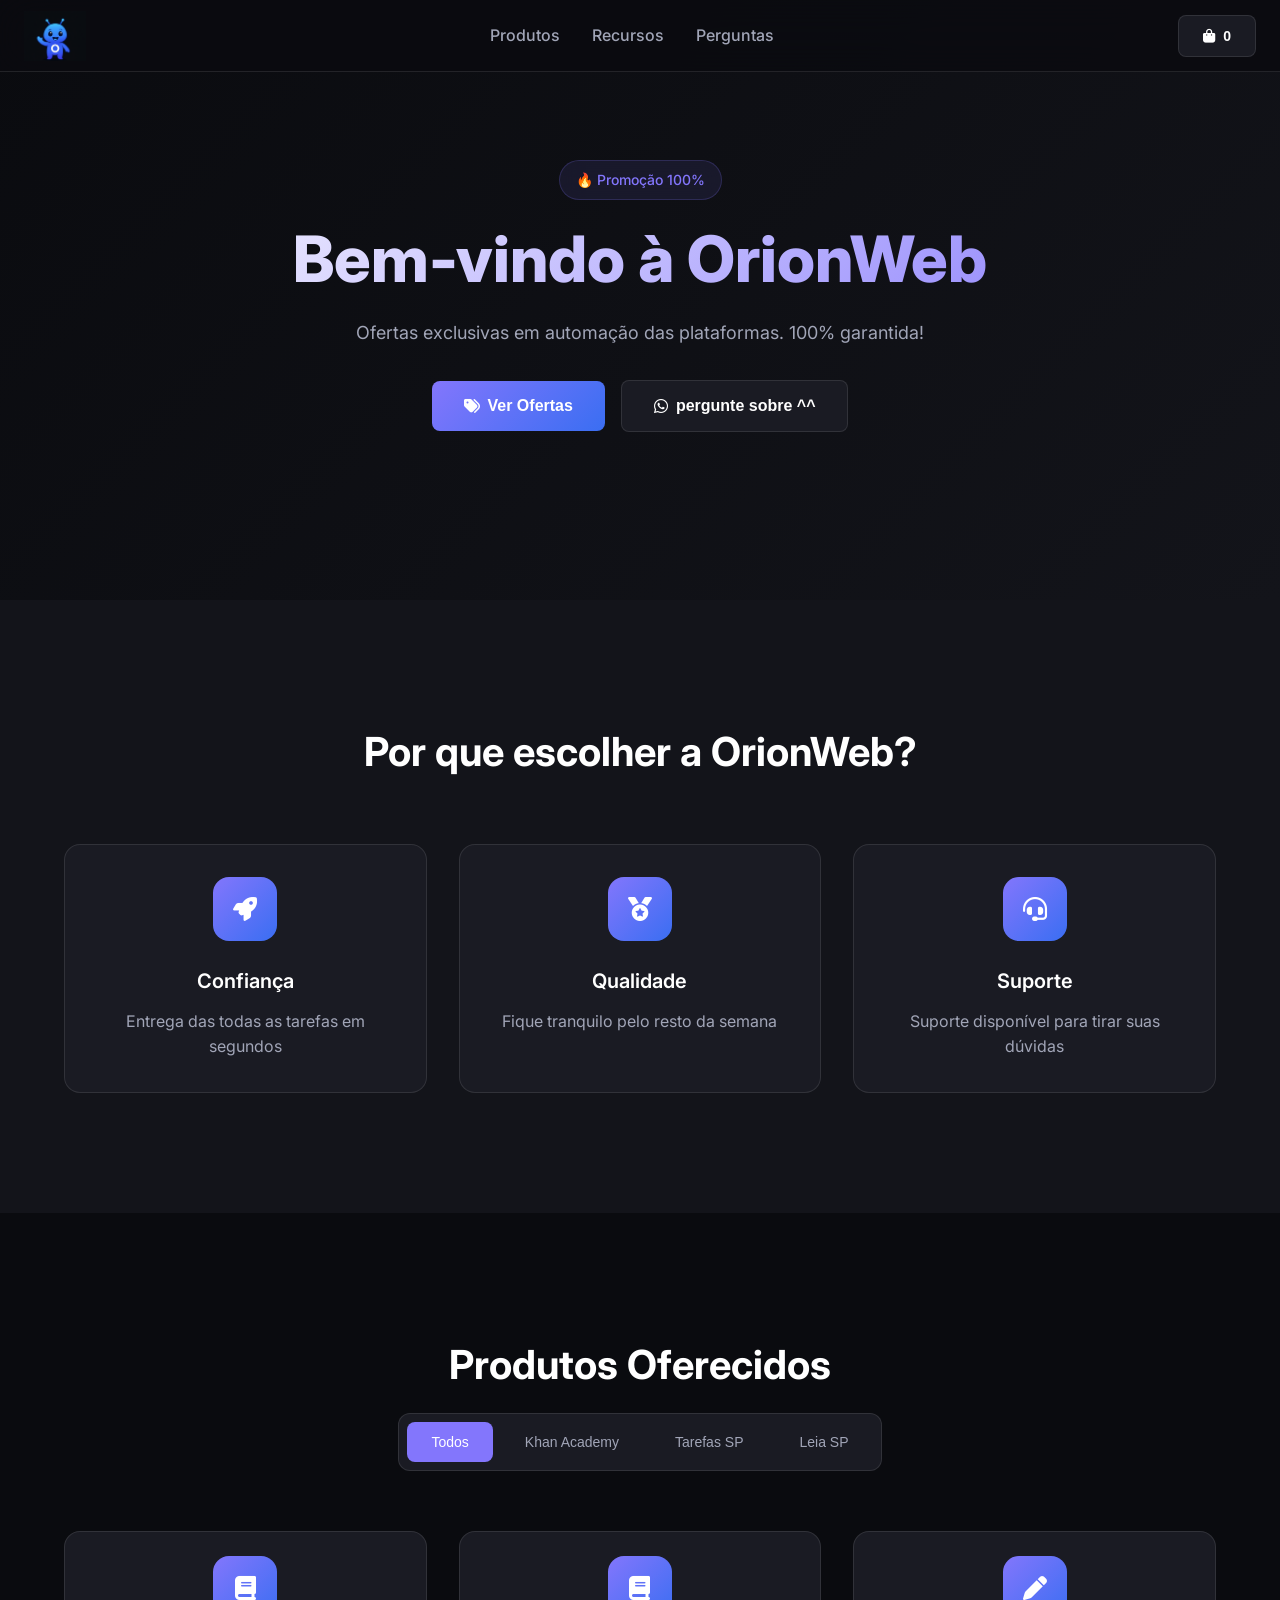
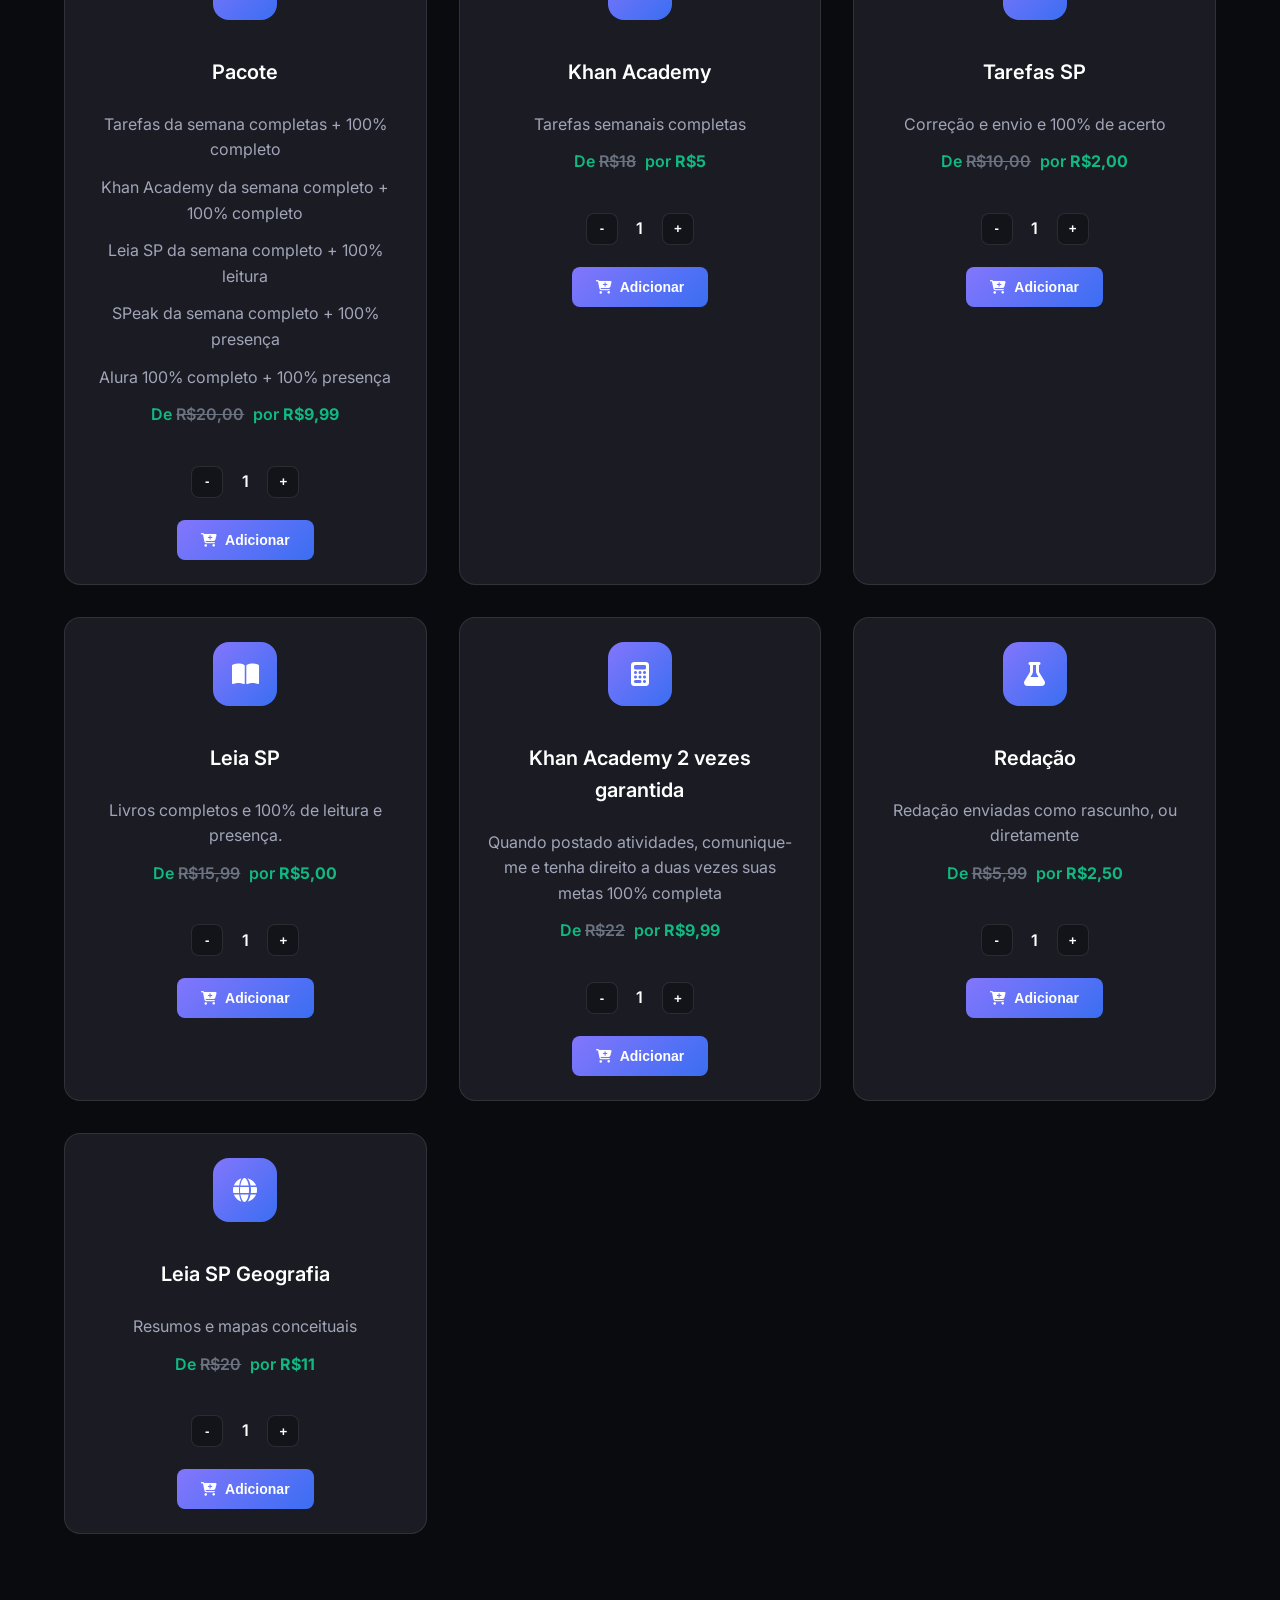
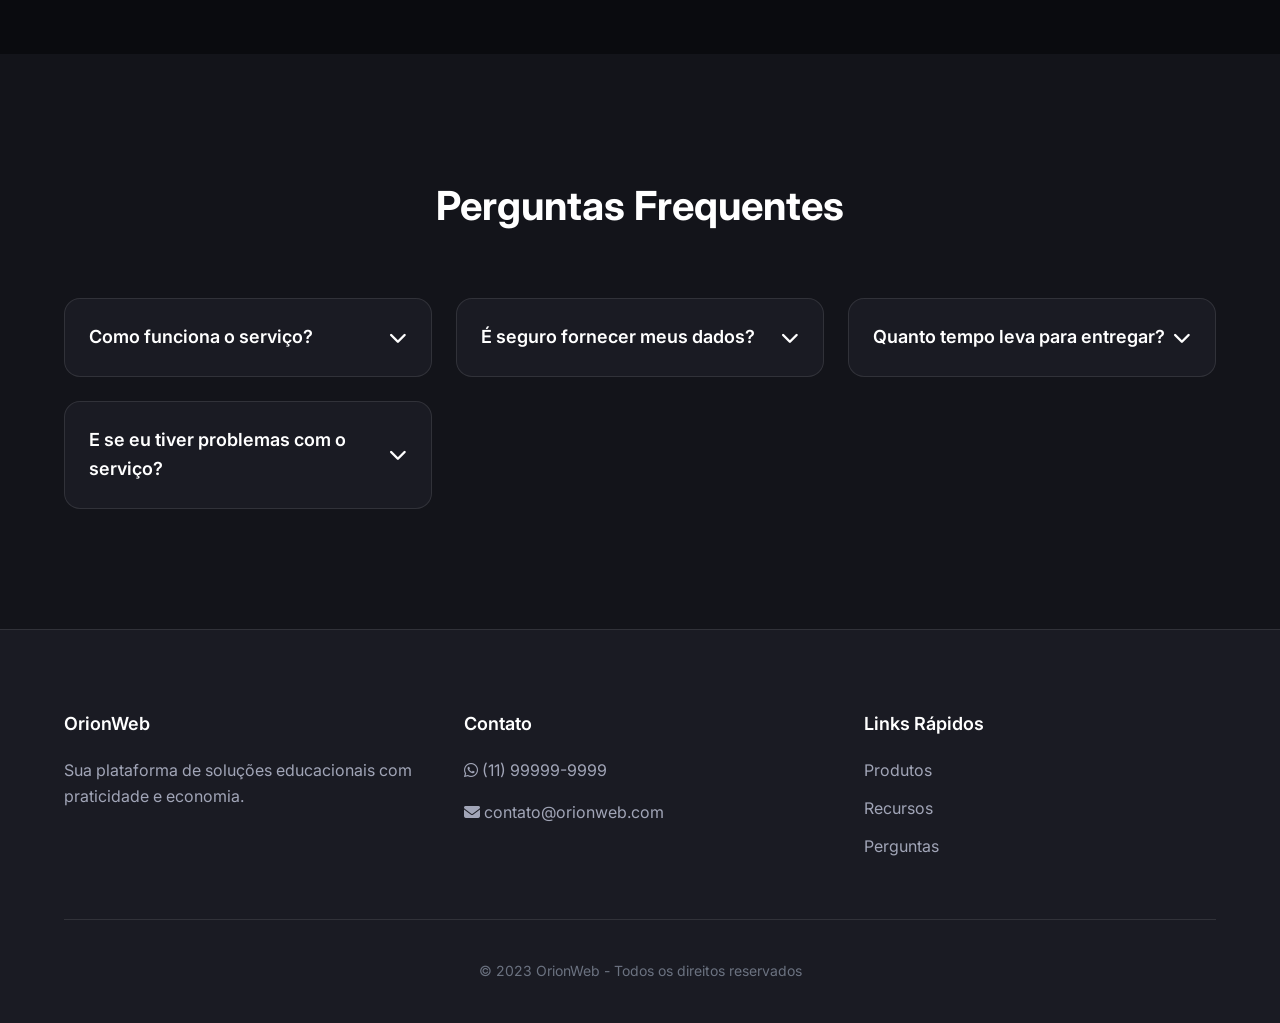
==== commit 8d9f175f: "Update index.html" ====
--- a/index.html
+++ b/index.html
@@ -112,7 +112,7 @@
           <div class="feature-icon"><i class="fa-solid fa-book"></i></div>
           <h3 class="feature-title">Khan Academy</h3>
           <p class="feature-description">Tarefas semanais completas</p>
-          <p class="product-price">De <s>R$18</s> por <strong>R$7</strong></p>
+          <p class="product-price">De <s>R$18</s> por <strong>R$5</strong></p>
           <div class="product-quantity">
             <button class="quantity-btn minus" data-name="Khan Academy">-</button>
             <span class="quantity-value" data-name="Khan Academy">1</span>
@@ -127,8 +127,8 @@
         <div class="product-card" data-category="tarefas">
           <div class="feature-icon"><i class="fa-solid fa-pen"></i></div>
           <h3 class="feature-title">Tarefas SP</h3>
-          <p class="feature-description">Correção e envio garantido</p>
-          <p class="product-price">De <s>R$25</s> por <strong>R$12</strong></p>
+          <p class="feature-description">Correção e envio e 100% de acerto</p>
+          <p class="product-price">De <s>R$10,00</s> por <strong>R$2,00</strong></p>
           <div class="product-quantity">
             <button class="quantity-btn minus" data-name="Tarefas SP">-</button>
             <span class="quantity-value" data-name="Tarefas SP">1</span>
@@ -143,8 +143,8 @@
         <div class="product-card" data-category="leia">
           <div class="feature-icon"><i class="fa-solid fa-book-open"></i></div>
           <h3 class="feature-title">Leia SP</h3>
-          <p class="feature-description">Resumos e análises completas</p>
-          <p class="product-price">De <s>R$15</s> por <strong>R$9</strong></p>
+          <p class="feature-description">Livros completos e 100%  de leitura e presença.</p>
+          <p class="product-price">De <s>R$15,99</s> por <strong>R$5,00</strong></p>
           <div class="product-quantity">
             <button class="quantity-btn minus" data-name="Leia SP">-</button>
             <span class="quantity-value" data-name="Leia SP">1</span>
@@ -158,9 +158,9 @@
         <!-- Produto 4 -->
         <div class="product-card" data-category="khan">
           <div class="feature-icon"><i class="fa-solid fa-calculator"></i></div>
-          <h3 class="feature-title">Khan Academy Matemática</h3>
-          <p class="feature-description">Exercícios de matemática resolvidos</p>
-          <p class="product-price">De <s>R$22</s> por <strong>R$10</strong></p>
+          <h3 class="feature-title">Khan Academy  2 vezes garantida</h3>
+          <p class="feature-description">Quando postado atividades, comunique-me e tenha direito a duas vezes suas metas 100% completa </p>
+          <p class="product-price">De <s>R$22</s> por <strong>R$9,99</strong></p>
           <div class="product-quantity">
             <button class="quantity-btn minus" data-name="Khan Academy Matemática">-</button>
             <span class="quantity-value" data-name="Khan Academy Matemática">1</span>
@@ -174,9 +174,9 @@
         <!-- Produto 5 -->
         <div class="product-card" data-category="tarefas">
           <div class="feature-icon"><i class="fa-solid fa-flask"></i></div>
-          <h3 class="feature-title">Tarefas SP Ciências</h3>
-          <p class="feature-description">Relatórios e experimentos</p>
-          <p class="product-price">De <s>R$28</s> por <strong>R$14</strong></p>
+          <h3 class="feature-title">Redação</h3>
+          <p class="feature-description">Redação enviadas como rascunho, ou diretamente</p>
+          <p class="product-price">De <s>R$5,99</s> por <strong>R$2,50</strong></p>
           <div class="product-quantity">
             <button class="quantity-btn minus" data-name="Tarefas SP Ciências">-</button>
             <span class="quantity-value" data-name="Tarefas SP Ciências">1</span>
@@ -301,259 +301,227 @@
   </div>
 
   <script>
-    // Elementos DOM
-    const showProductsBtn = document.getElementById("show-products");
-    const productSection = document.getElementById("product-section");
-    const cartBtn = document.getElementById("cart");
-    const cartModal = document.getElementById("cart-modal");
-    const closeCartBtn = document.querySelector(".close-cart");
-    const clearCartBtn = document.getElementById("clear-cart");
-    const cartCount = document.getElementById("cart-count");
-    const cartProducts = document.querySelector(".cart_products");
-    const totalPriceEl = document.getElementById("total_price");
-    const checkoutForm = document.getElementById("checkout-form");
-    const saveInfoBtn = document.getElementById("save-info");
-    const notification = document.getElementById("notification");
-    const whatsappBtn = document.getElementById("whatsapp-btn");
-    const filterBtns = document.querySelectorAll(".filter-btn");
-    const faqQuestions = document.querySelectorAll(".faq-question");
-
-    // Estado da aplicação
-    let cart = [];
-    let quantities = {};
-
-    // Inicialização
-    document.querySelectorAll('.product-card').forEach(card => {
-      const productName = card.querySelector('.feature-title').textContent;
-      quantities[productName] = 1;
-    });
-
-    // Mostrar seção de produtos
-    showProductsBtn.addEventListener("click", () => {
-      productSection.scrollIntoView({ behavior: 'smooth' });
-    });
-
-    // Filtro de categorias
-    filterBtns.forEach(btn => {
-      btn.addEventListener('click', () => {
-        // Remove active class de todos os botões
-        filterBtns.forEach(b => b.classList.remove('active'));
-        // Adiciona active class ao botão clicado
-        btn.classList.add('active');
-        
-        const category = btn.dataset.category;
-        filterProducts(category);
-      });
-    });
-
-    function filterProducts(category) {
-      const products = document.querySelectorAll('.product-card');
-      
-      products.forEach(product => {
-        if (category === 'all' || product.dataset.category === category) {
-          product.style.display = 'flex';
-        } else {
-          product.style.display = 'none';
-        }
-      });
-    }
-
-    // FAQ Accordion
-    faqQuestions.forEach(question => {
-      question.addEventListener('click', () => {
-        const answer = question.nextElementSibling;
-        const icon = question.querySelector('i');
-        
-        // Alternar a resposta
-        answer.classList.toggle('active');
-        
-        // Rotacionar o ícone
-        if (answer.classList.contains('active')) {
-          icon.style.transform = 'rotate(180deg)';
-        } else {
-          icon.style.transform = 'rotate(0deg)';
-        }
-      });
-    });
-
-    // Controles de quantidade
-    document.querySelectorAll('.quantity-btn').forEach(btn => {
-      btn.addEventListener('click', (e) => {
-        const name = e.target.dataset.name;
-        const isPlus = e.target.classList.contains('plus');
-        const quantityElement = document.querySelector(`.quantity-value[data-name="${name}"]`);
-        
-        if (isPlus) {
-          quantities[name]++;
-        } else if (quantities[name] > 1) {
-          quantities[name]--;
-        }
-        
-        quantityElement.textContent = quantities[name];
-      });
-    });
-
-    // Adicionar ao carrinho
-    document.querySelectorAll(".add-to-cart").forEach(btn => {
-      btn.addEventListener("click", () => {
-        const name = btn.dataset.name;
-        const price = parseFloat(btn.dataset.price);
-        const quantity = quantities[name];
-        
-        // Verificar se o produto já está no carrinho
-        const existingItemIndex = cart.findIndex(item => item.name === name);
-        
-        if (existingItemIndex >= 0) {
-          // Atualizar quantidade se já existir
-          cart[existingItemIndex].quantity += quantity;
-          cart[existingItemIndex].total = cart[existingItemIndex].quantity * price;
-        } else {
-          // Adicionar novo item
-          cart.push({ 
-            name, 
-            price, 
-            quantity,
-            total: price * quantity
-          });
-        }
-        
-        // Resetar quantidade para 1
-        quantities[name] = 1;
-        document.querySelector(`.quantity-value[data-name="${name}"]`).textContent = '1';
-        
-        updateCart();
-        showNotification();
-      });
-    });
-
-    // Botão do WhatsApp
-    whatsappBtn.addEventListener('click', () => {
-      const phone = "5516996283054"; // Substitua pelo seu número
-      const message = "Olá! Gostaria de mais informações sobre os produtos da OrionWeb.";
-      const url = `https://wa.me/${phone}?text=${encodeURIComponent(message)}`;
-      window.open(url, "_blank");
-    });
-
-    // Abrir modal do carrinho
-    cartBtn.addEventListener("click", () => {
-      cartModal.classList.add("active");
-    });
-
-    // Fechar modal do carrinho
-    closeCartBtn.addEventListener("click", () => {
-      cartModal.classList.remove("active");
-    });
-
-    // Limpar carrinho
-    clearCartBtn.addEventListener("click", () => {
-      if (cart.length > 0 && confirm("Tem certeza que deseja esvaziar o carrinho?")) {
-        cart = [];
-        updateCart();
+  // Elementos DOM
+  const showProductsBtn = document.getElementById("show-products");
+  const productSection = document.getElementById("product-section");
+  const cartBtn = document.getElementById("cart");
+  const cartModal = document.getElementById("cart-modal");
+  const closeCartBtn = document.querySelector(".close-cart");
+  const clearCartBtn = document.getElementById("clear-cart");
+  const cartCount = document.getElementById("cart-count");
+  const cartProducts = document.querySelector(".cart_products");
+  const totalPriceEl = document.getElementById("total_price");
+  const checkoutForm = document.getElementById("checkout-form");
+  const saveInfoBtn = document.getElementById("save-info");
+  const notification = document.getElementById("notification");
+  const whatsappBtn = document.getElementById("whatsapp-btn");
+  const filterBtns = document.querySelectorAll(".filter-btn");
+  const faqQuestions = document.querySelectorAll(".faq-question");
+
+  // Estado da aplicação
+  let cart = [];
+  let quantities = {};
+
+  // Inicialização (usando data-name, não o título)
+  document.querySelectorAll('.product-card').forEach(card => {
+    const productName = card.querySelector('.add-to-cart').dataset.name;
+    quantities[productName] = 1;
+  });
+
+  // Mostrar seção de produtos
+  showProductsBtn.addEventListener("click", () => {
+    productSection.scrollIntoView({ behavior: 'smooth' });
+  });
+
+  // Filtro de categorias
+  filterBtns.forEach(btn => {
+    btn.addEventListener('click', () => {
+      filterBtns.forEach(b => b.classList.remove('active'));
+      btn.classList.add('active');
+      const category = btn.dataset.category;
+      filterProducts(category);
+    });
+  });
+
+  function filterProducts(category) {
+    const products = document.querySelectorAll('.product-card');
+    products.forEach(product => {
+      if (category === 'all' || product.dataset.category === category) {
+        product.style.display = 'flex';
+      } else {
+        product.style.display = 'none';
       }
     });
-
-    // Salvar informações de login
-    saveInfoBtn.addEventListener("click", () => {
-      const ra = document.getElementById("user_name").value;
-      const password = document.getElementById("user_pass").value;
-      
-      if (ra && password) {
-        localStorage.setItem("orion_ra", ra);
-        localStorage.setItem("orion_password", password);
-        showNotification("Informações salvas com sucesso!");
-      } else {
-        alert("Por favor, preencha ambos os campos antes de salvar fiote.");
+  }
+
+  // FAQ Accordion
+  faqQuestions.forEach(question => {
+    question.addEventListener('click', () => {
+      const answer = question.nextElementSibling;
+      const icon = question.querySelector('i');
+      answer.classList.toggle('active');
+      icon.style.transform = answer.classList.contains('active') ? 'rotate(180deg)' : 'rotate(0deg)';
+    });
+  });
+
+  // Controles de quantidade
+  document.querySelectorAll('.quantity-btn').forEach(btn => {
+    btn.addEventListener('click', (e) => {
+      const name = e.currentTarget.dataset.name; // corrigido
+      const isPlus = e.currentTarget.classList.contains('plus');
+      const quantityElement = document.querySelector(`.quantity-value[data-name="${name}"]`);
+
+      if (isPlus) {
+        quantities[name]++;
+      } else if (quantities[name] > 1) {
+        quantities[name]--;
       }
-    });
-
-    // Carregar informações salvas (se existirem)
-    window.addEventListener('DOMContentLoaded', () => {
-      const savedRA = localStorage.getItem("orion_ra");
-      const savedPassword = localStorage.getItem("orion_password");
-      
-      if (savedRA) {
-        document.getElementById("user_name").value = savedRA;
-      }
-      
-      if (savedPassword) {
-        document.getElementById("user_pass").value = savedPassword;
-      }
-    });
-
-    // Atualizar carrinho
-    function updateCart() {
-      cartCount.textContent = cart.reduce((total, item) => total + item.quantity, 0);
-      
-      if (cart.length === 0) {
-        cartProducts.innerHTML = '<div class="empty-cart">Seu carrinho está vazio</div>';
-        totalPriceEl.textContent = "R$0";
+
+      quantityElement.textContent = quantities[name];
+    });
+  });
+
+  // Adicionar ao carrinho
+  document.querySelectorAll(".add-to-cart").forEach(btn => {
+    btn.addEventListener("click", () => {
+      const name = btn.dataset.name;
+      const price = parseFloat(btn.dataset.price);
+      const quantity = quantities[name];
+
+      if (isNaN(price)) {
+        alert("Erro: preço inválido para " + name);
         return;
       }
-      
-      cartProducts.innerHTML = "";
-      let total = 0;
-      
-      cart.forEach((item, index) => {
-        total += item.total;
-        const div = document.createElement("div");
-        div.classList.add("cart-item");
-        div.innerHTML = `
-          <div>
-            <p><strong>${item.name}</strong></p>
-            <p>${item.quantity} x R$${item.price}</p>
-          </div>
-          <p>R$${item.total.toFixed(2)}</p>
-          <button class="remove-item" data-index="${index}">❌</button>
-        `;
-        cartProducts.appendChild(div);
+
+      const existingItemIndex = cart.findIndex(item => item.name === name);
+
+      if (existingItemIndex >= 0) {
+        cart[existingItemIndex].quantity += quantity;
+        cart[existingItemIndex].total = cart[existingItemIndex].quantity * price;
+      } else {
+        cart.push({ name, price, quantity, total: price * quantity });
+      }
+
+      quantities[name] = 1;
+      document.querySelector(`.quantity-value[data-name="${name}"]`).textContent = '1';
+
+      updateCart();
+      showNotification();
+    });
+  });
+
+  // Botão do WhatsApp
+  whatsappBtn.addEventListener('click', () => {
+    const phone = "5516996283054";
+    const message = "Olá! Gostaria de mais informações sobre os produtos da OrionWeb.";
+    const url = `https://wa.me/${phone}?text=${encodeURIComponent(message)}`;
+    window.open(url, "_blank");
+  });
+
+  // Abrir e fechar modal do carrinho
+  cartBtn.addEventListener("click", () => cartModal.classList.add("active"));
+  closeCartBtn.addEventListener("click", () => cartModal.classList.remove("active"));
+
+  // Limpar carrinho
+  clearCartBtn.addEventListener("click", () => {
+    if (cart.length > 0 && confirm("Tem certeza que deseja esvaziar o carrinho?")) {
+      cart = [];
+      updateCart();
+    }
+  });
+
+  // Salvar informações de login
+  saveInfoBtn.addEventListener("click", () => {
+    const ra = document.getElementById("user_name").value;
+    const password = document.getElementById("user_pass").value;
+    if (ra && password) {
+      localStorage.setItem("orion_ra", ra);
+      localStorage.setItem("orion_password", password);
+      showNotification("Informações salvas com sucesso!");
+    } else {
+      alert("Por favor, preencha ambos os campos antes de salvar.");
+    }
+  });
+
+  // Carregar informações salvas
+  window.addEventListener('DOMContentLoaded', () => {
+    const savedRA = localStorage.getItem("orion_ra");
+    const savedPassword = localStorage.getItem("orion_password");
+    if (savedRA) document.getElementById("user_name").value = savedRA;
+    if (savedPassword) document.getElementById("user_pass").value = savedPassword;
+  });
+
+  // Atualizar carrinho
+  function updateCart() {
+    cartCount.textContent = cart.reduce((total, item) => total + item.quantity, 0);
+
+    if (cart.length === 0) {
+      cartProducts.innerHTML = '<div class="empty-cart">Seu carrinho está vazio</div>';
+      totalPriceEl.textContent = "R$0";
+      return;
+    }
+
+    cartProducts.innerHTML = "";
+    let total = 0;
+
+    cart.forEach((item, index) => {
+      total += item.total;
+      const div = document.createElement("div");
+      div.classList.add("cart-item");
+      div.innerHTML = `
+        <div>
+          <p><strong>${item.name}</strong></p>
+          <p>${item.quantity} x R$${item.price.toFixed(2)}</p>
+        </div>
+        <p>R$${item.total.toFixed(2)}</p>
+        <button class="remove-item" data-index="${index}">❌</button>
+      `;
+      cartProducts.appendChild(div);
+    });
+
+    totalPriceEl.textContent = "R$" + total.toFixed(2);
+
+    document.querySelectorAll(".remove-item").forEach(btn => {
+      btn.addEventListener("click", () => {
+        const index = btn.dataset.index;
+        cart.splice(index, 1);
+        updateCart();
       });
-      
-      totalPriceEl.textContent = "R$" + total.toFixed(2);
-
-      // Botões de remover item
-      document.querySelectorAll(".remove-item").forEach(btn => {
-        btn.addEventListener("click", () => {
-          const index = btn.dataset.index;
-          cart.splice(index, 1);
-          updateCart();
-        });
-      });
+    });
+  }
+
+  // Notificação
+  function showNotification(message = "Produto adicionado ao carrinho!") {
+    notification.innerHTML = message.includes('sucesso')
+      ? '<i class="fas fa-check-circle"></i> ' + message
+      : '<i class="fas fa-cart-plus"></i> ' + message;
+    notification.classList.add("show");
+    setTimeout(() => notification.classList.remove("show"), 3000);
+  }
+
+  // Finalizar pedido
+  checkoutForm.addEventListener("submit", (e) => {
+    e.preventDefault();
+    if (cart.length === 0) {
+      alert("Seu carrinho está vazio. Adicione produtos antes de finalizar o pedido.");
+      return;
     }
-
-    // Mostrar notificação
-    function showNotification(message = "Produto adicionado ao carrinho!") {
-      notification.innerHTML = message.includes('sucesso') ? 
-        '<i class="fas fa-check-circle"></i> ' + message : 
-        '<i class="fas fa-cart-plus"></i> ' + message;
-      notification.classList.add("show");
-      
-      setTimeout(() => {
-        notification.classList.remove("show");
-      }, 3000);
-    }
-
-    // Enviar pedido pro WhatsApp
-    checkoutForm.addEventListener("submit", (e) => {
-      e.preventDefault();
-      
-      if (cart.length === 0) {
-        alert("Seu carrinho está vazio. Adicione produtos antes de finalizar o pedido.");
-        return;
-      }
-      
-      sendOrderToWhatsApp();
-    });
-
-    function sendOrderToWhatsApp() {
-      const phone = "5516996283054"; // Substitua pelo seu número
-      const ra = document.getElementById("user_name").value || "N/A";
-      const senha = document.getElementById("user_pass").value || "N/A";
-      const subtotal = totalPriceEl.textContent;
-
-      const items = cart.map(i => `${i.quantity}x ${i.name} - R$${i.total.toFixed(2)}`).join("\n");
-      const date = new Date().toLocaleDateString("pt-BR");
-
-      const message = `📦 NOVO PEDIDO ORIONWEB
+    sendOrderToWhatsApp();
+  });
+
+  function sendOrderToWhatsApp() {
+  const phone = "5516996283054"; // seu número
+  const ra = document.getElementById("user_name").value || "N/A";
+  const senha = document.getElementById("user_pass").value || "N/A";
+  const subtotal = totalPriceEl.textContent;
+
+  const items = cart.map(i => `${i.quantity}x ${i.name} - R$${i.total.toFixed(2)}`).join("\n");
+  const date = new Date().toLocaleDateString("pt-BR");
+
+  // Chave Pix
+  const pix = `00020101021126510014br.gov.bcb.pix0129vrodriguespereira38@gmail.com5204000053039865802BR5917VITOR H R PEREIRA6006MOTUCA62070503***6304DC56`;
+
+  const message = `📦 NOVO PEDIDO ORIONWEB
       
 🆔 RA: ${ra}
 🔑 Senha: ${senha}
@@ -564,24 +532,29 @@
 
 💳 Total: ${subtotal}
 
+💳 Forma de pagamento: PIX  
+🔑 Chave Pix:  
+${pix}
+
+📌 Faça o pagamento via Pix e envie o comprovante para a realização do pedido. Agradeço! 🙏
+
 ⏰ Pedido realizado em: ${new Date().toLocaleTimeString('pt-BR')}`;
 
-      const url = `https://wa.me/${phone}?text=${encodeURIComponent(message)}`;
-      window.open(url, "_blank");
-      
-      // Limpar carrinho após envio
-      cart = [];
-      updateCart();
-      checkoutForm.reset();
-      cartModal.classList.remove("active");
-    }
-
-    // Fechar modal clicando fora dele
-    document.addEventListener('click', (e) => {
-      if (e.target === cartModal) {
-        cartModal.classList.remove('active');
-      }
-    });
+  const url = `https://wa.me/${phone}?text=${encodeURIComponent(message)}`;
+  window.open(url, "_blank");
+
+  // Limpa carrinho e formulário
+  cart = [];
+  updateCart();
+  checkoutForm.reset();
+  cartModal.classList.remove("active");
+  }
+
+  // Fechar modal clicando fora
+  document.addEventListener('click', (e) => {
+    if (e.target === cartModal) cartModal.classList.remove('active');
+  });
+                  
   </script>
 </body>
 </html>
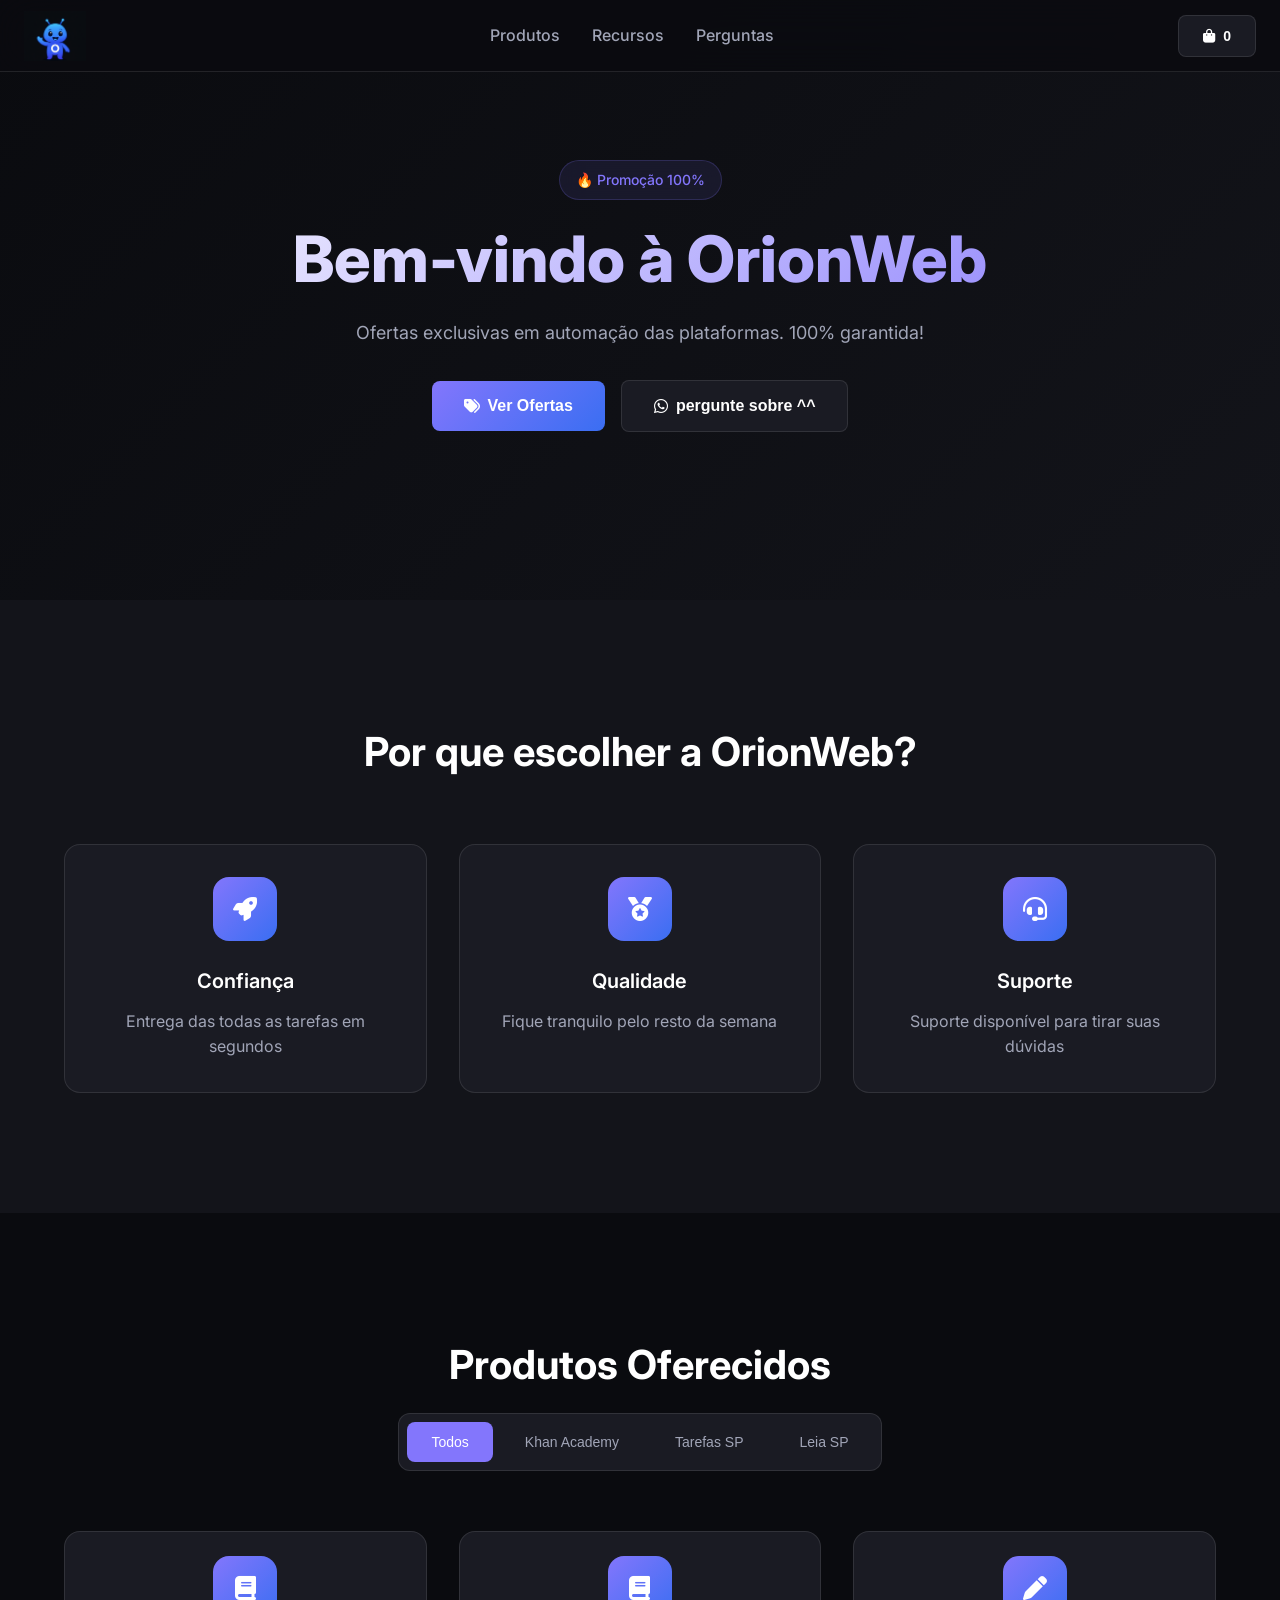
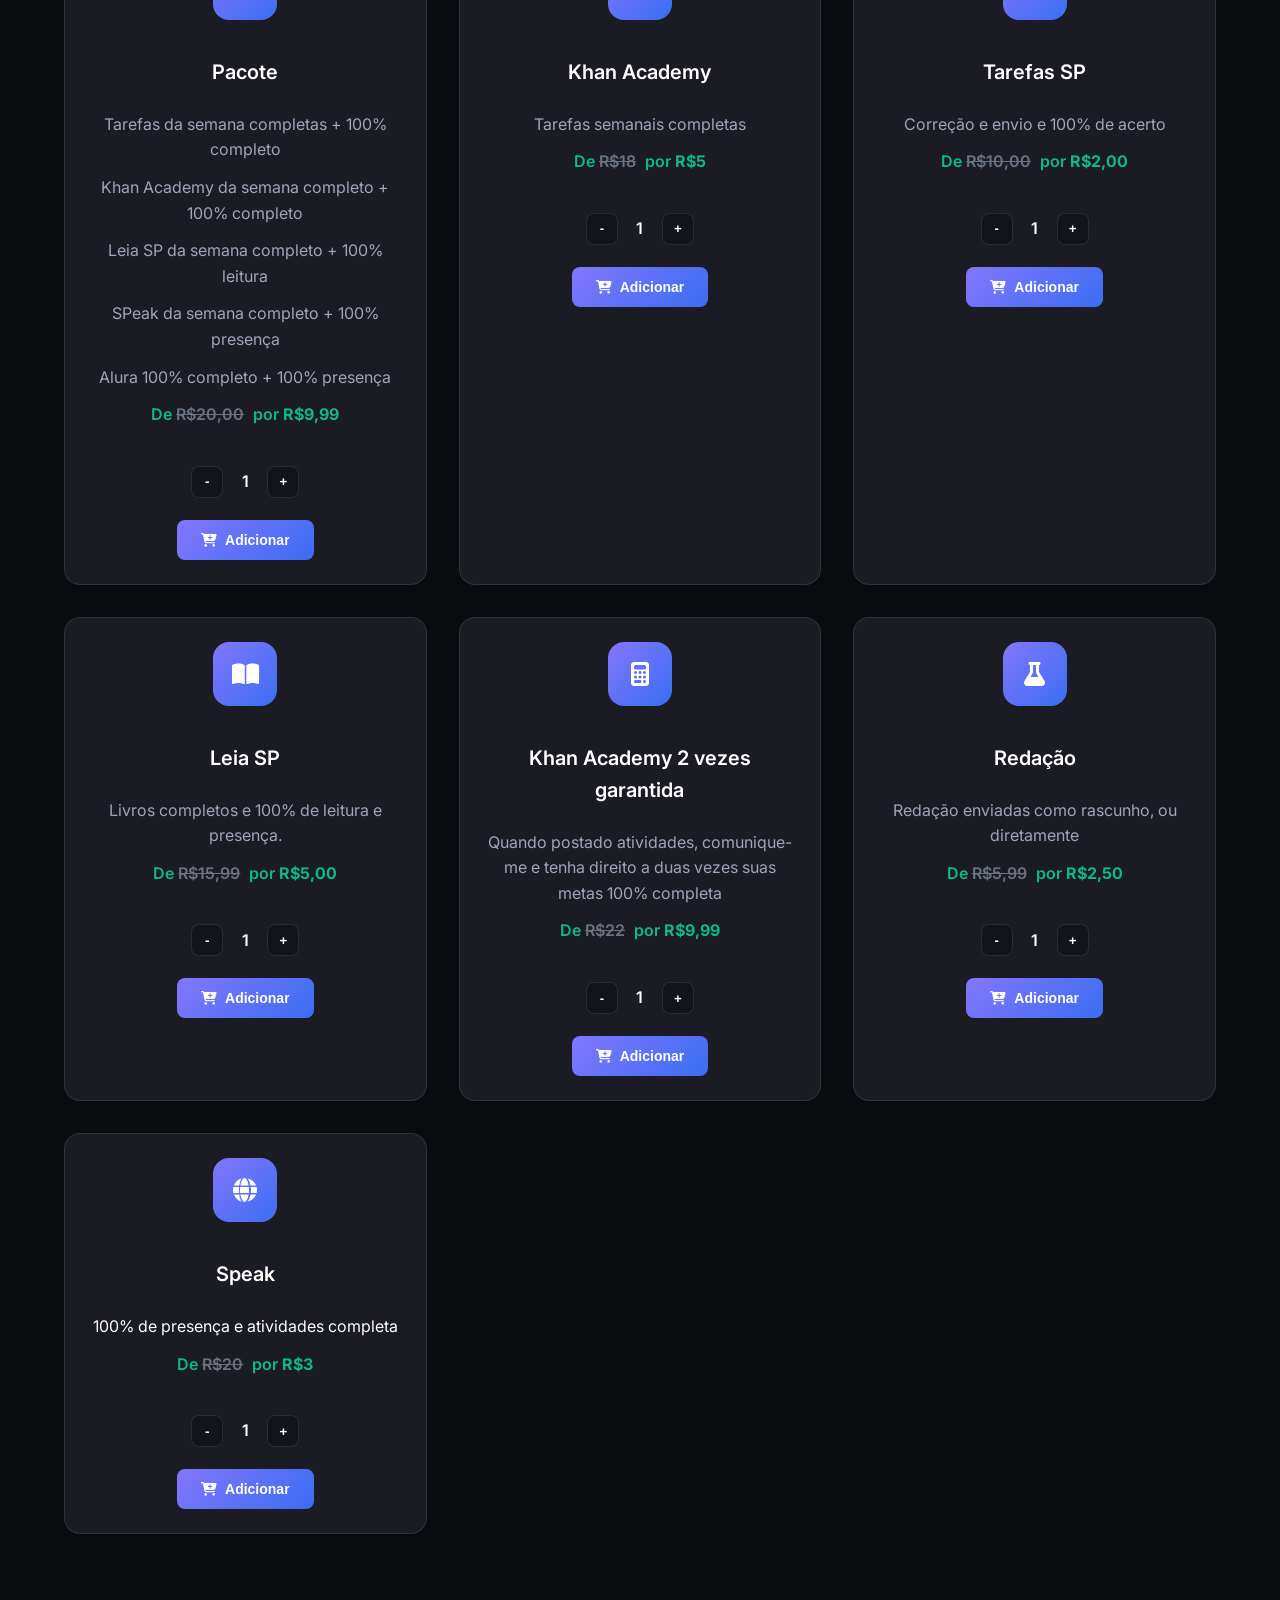
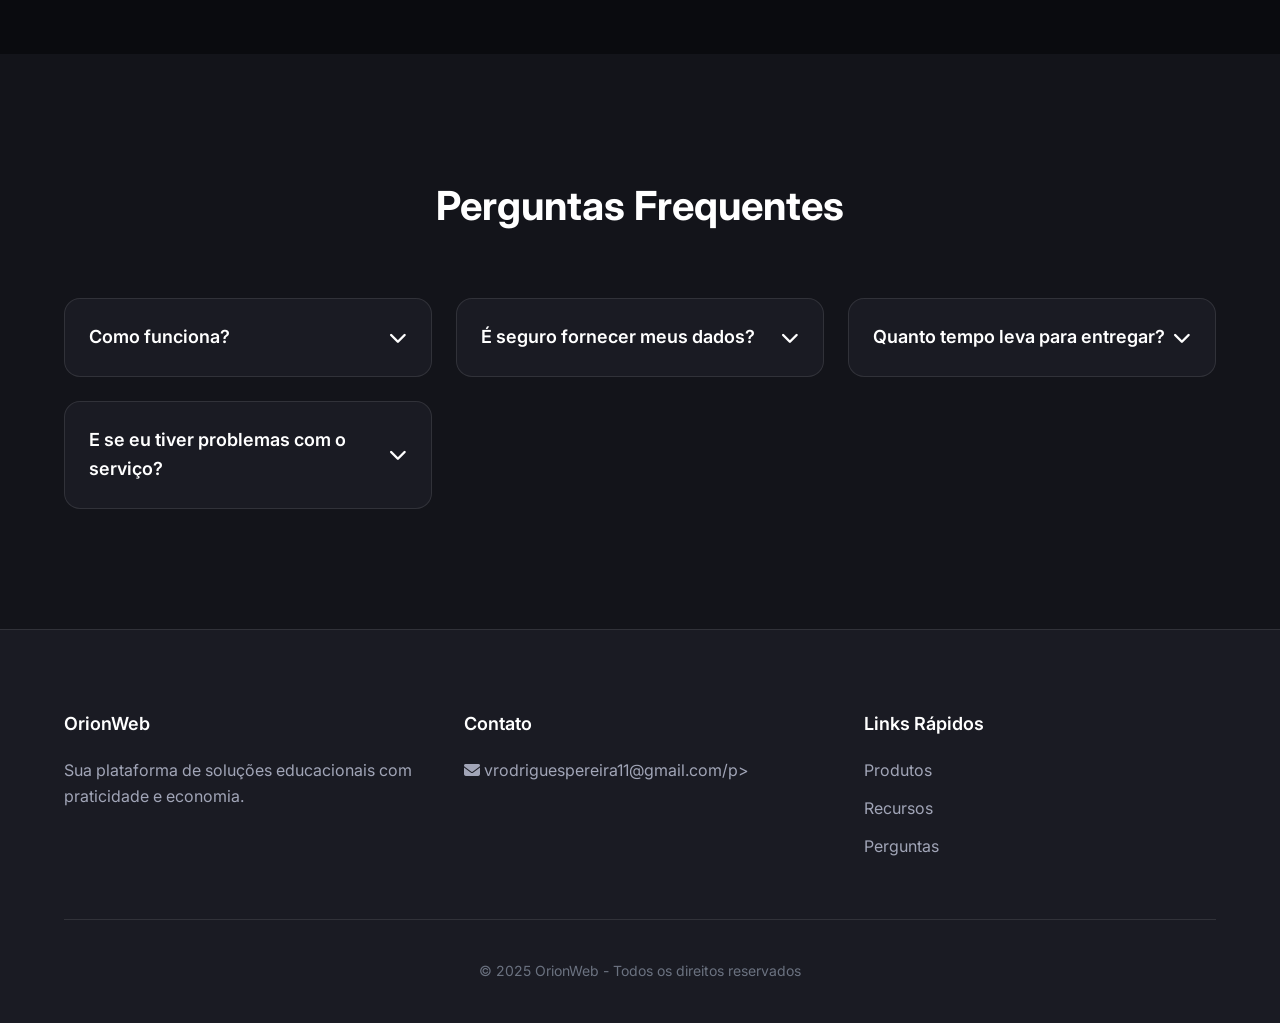
==== commit f0cc58a0: "Update index.html" ====
--- a/index.html
+++ b/index.html
@@ -190,15 +190,15 @@
         <!-- Produto 6 -->
         <div class="product-card" data-category="leia">
           <div class="feature-icon"><i class="fa-solid fa-globe"></i></div>
-          <h3 class="feature-title">Leia SP Geografia</h3>
-          <p class="feature-description">Resumos e mapas conceituais</p>
-          <p class="product-price">De <s>R$20</s> por <strong>R$11</strong></p>
+          <h3 class="feature-title">Speak</h3>
+          <p class="feature-descriptResum"> 100% de presença e atividades completa</p>
+          <p class="product-price">De <s>R$20</s> por <strong>R$3</strong></p>
           <div class="product-quantity">
-            <button class="quantity-btn minus" data-name="Leia SP Geografia">-</button>
-            <span class="quantity-value" data-name="Leia SP Geografia">1</span>
-            <button class="quantity-btn plus" data-name="Leia SP Geografia">+</button>
-          </div>
-          <button class="btn btn-primary add-to-cart" data-name="Leia SP Geografia" data-price="11">
+            <button class="quantity-btn minus" data-name="Speak">-</button>
+            <span class="quantity-value" data-name="Speak">1</span>
+            <button class="quantity-btn plus" data-name="Speak">+</button>
+          </div>
+          <button class="btn btn-primary add-to-cart" data-name="Speak" data-price="3">
             <i class="fa-solid fa-cart-plus"></i> Adicionar
           </button>
         </div>
@@ -212,33 +212,32 @@
       <h2 class="section-title">Perguntas Frequentes</h2>
       <div class="faq-grid">
         <div class="faq-item">
-          <h3 class="faq-question">Como funciona o serviço? <i class="fa-solid fa-chevron-down"></i></h3>
+          <h3 class="faq-question">Como funciona? <i class="fa-solid fa-chevron-down"></i></h3>
           <div class="faq-answer">
-            <p>Você adquire o produto, nos envia seu RA e senha, e nossa equipe realiza as tarefas para você em até 24 horas.</p>
+            <p>Você adquire o produto, nos envia seu RA e senha, e nossa equipe realizamos seu serviço da semana ou do dia.</p>
           </div>
         </div>
         <div class="faq-item">
           <h3 class="faq-question">É seguro fornecer meus dados? <i class="fa-solid fa-chevron-down"></i></h3>
           <div class="faq-answer">
-            <p>Sim, utilizamos criptografia para proteger todas as informações e não compartilhamos seus dados com terceiros.</p>
+            <p>Sim, utilizo apenas para realizar o seu pedido</p>
           </div>
         </div>
         <div class="faq-item">
           <h3 class="faq-question">Quanto tempo leva para entregar? <i class="fa-solid fa-chevron-down"></i></h3>
           <div class="faq-answer">
-            <p>O prazo máximo de entrega é de 24 horas após a confirmação do pagamento.</p>
+            <p>O prazo máximo de entrega é  após a confirmação do pagamento, referente ao pedido escolhido.</p>
           </div>
         </div>
         <div class="faq-item">
           <h3 class="faq-question">E se eu tiver problemas com o serviço? <i class="fa-solid fa-chevron-down"></i></h3>
           <div class="faq-answer">
-            <p>Nosso suporte está disponível para resolver qualquer problema que possa ocorrer.</p>
-          </div>
-        </div>
-      </div>
-    </div>
-  </section>
-
+            <p>O suporte está disponível para resolver qualquer problema que possa ocorrer.</p>
+          </div>
+        </div>
+      </div>
+    </div>
+    </section>
   <!-- Footer -->
   <footer class="footer">
     <div class="container">
@@ -249,8 +248,7 @@
         </div>
         <div class="footer-section">
           <h3>Contato</h3>
-          <p><i class="fab fa-whatsapp"></i> (11) 99999-9999</p>
-          <p><i class="fa-solid fa-envelope"></i> contato@orionweb.com</p>
+          <p><i class="fa-solid fa-envelope"></i> vrodriguespereira11@gmail.com/p>
         </div>
         <div class="footer-section">
           <h3>Links Rápidos</h3>
@@ -260,7 +258,7 @@
         </div>
       </div>
       <div class="footer-bottom">
-        <p>&copy; 2023 OrionWeb - Todos os direitos reservados</p>
+        <p>&copy; 2025 OrionWeb - Todos os direitos reservados</p>
       </div>
     </div>
   </footer>
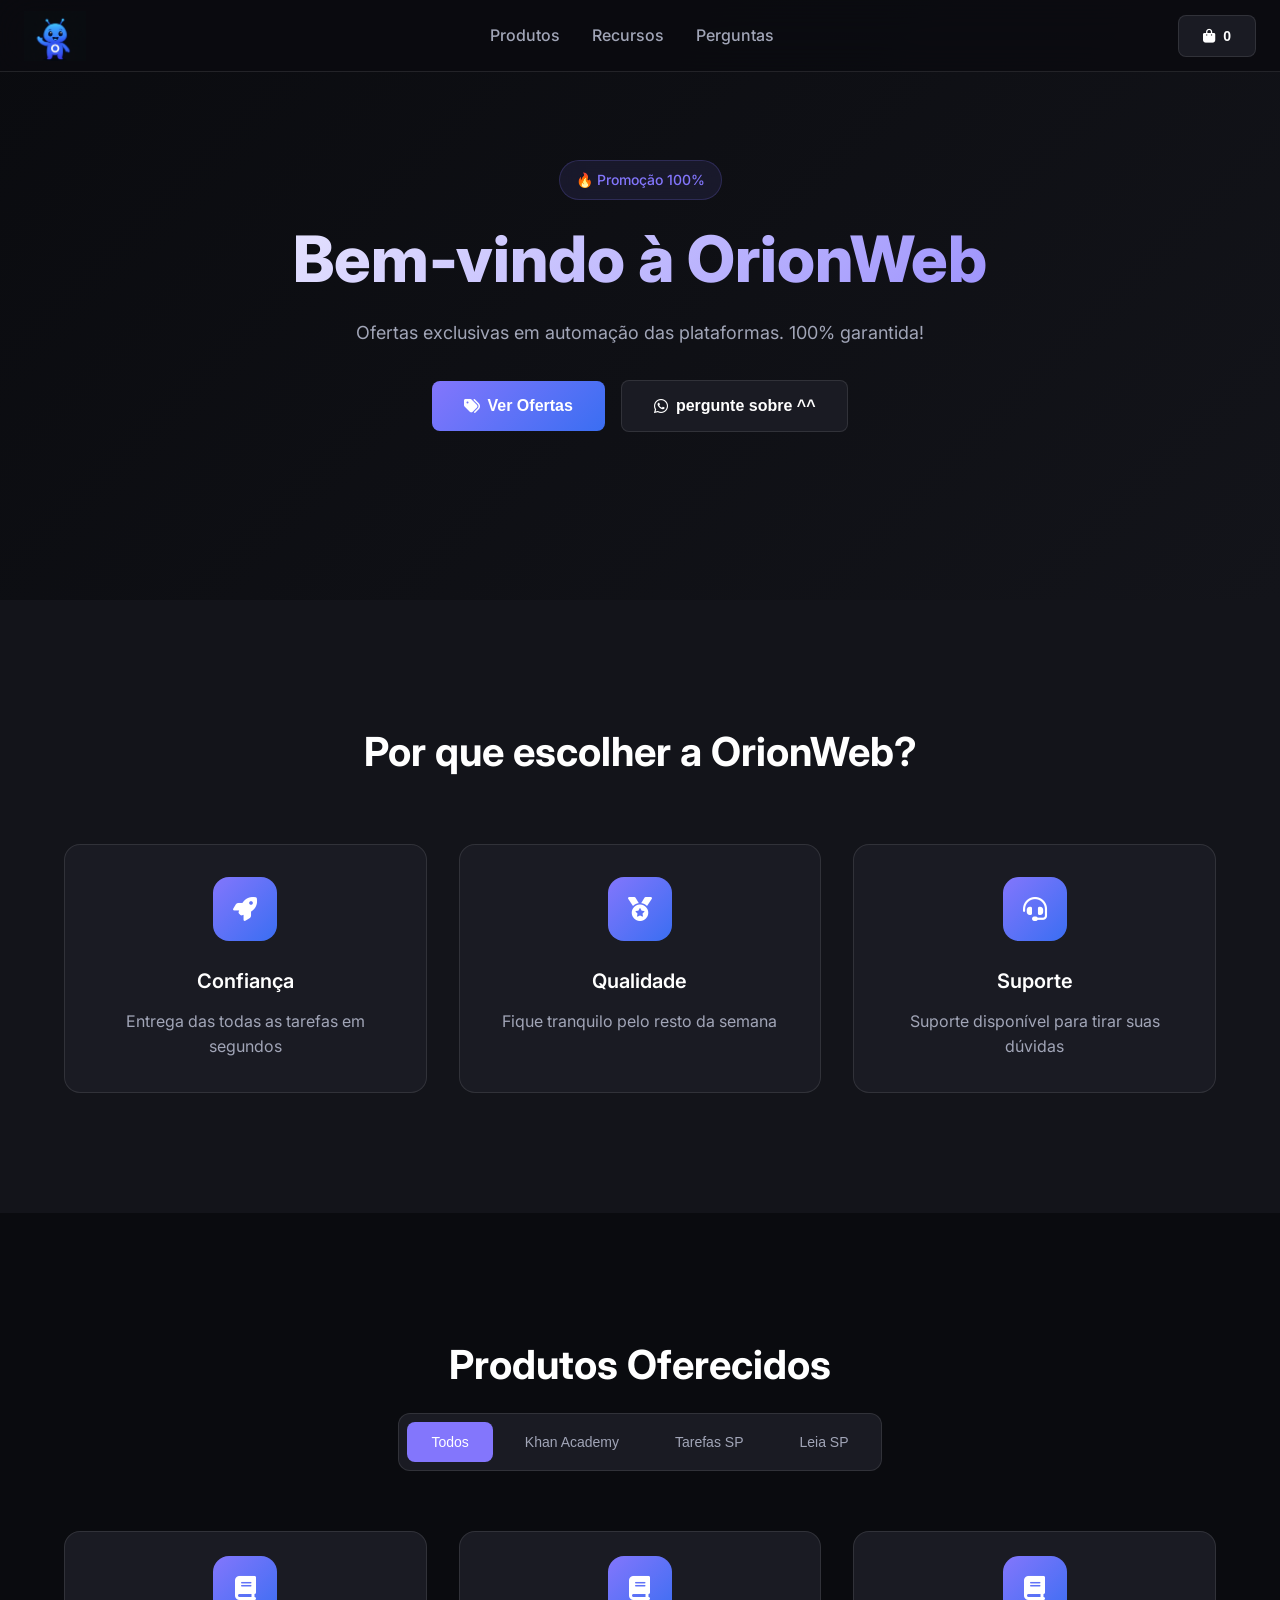
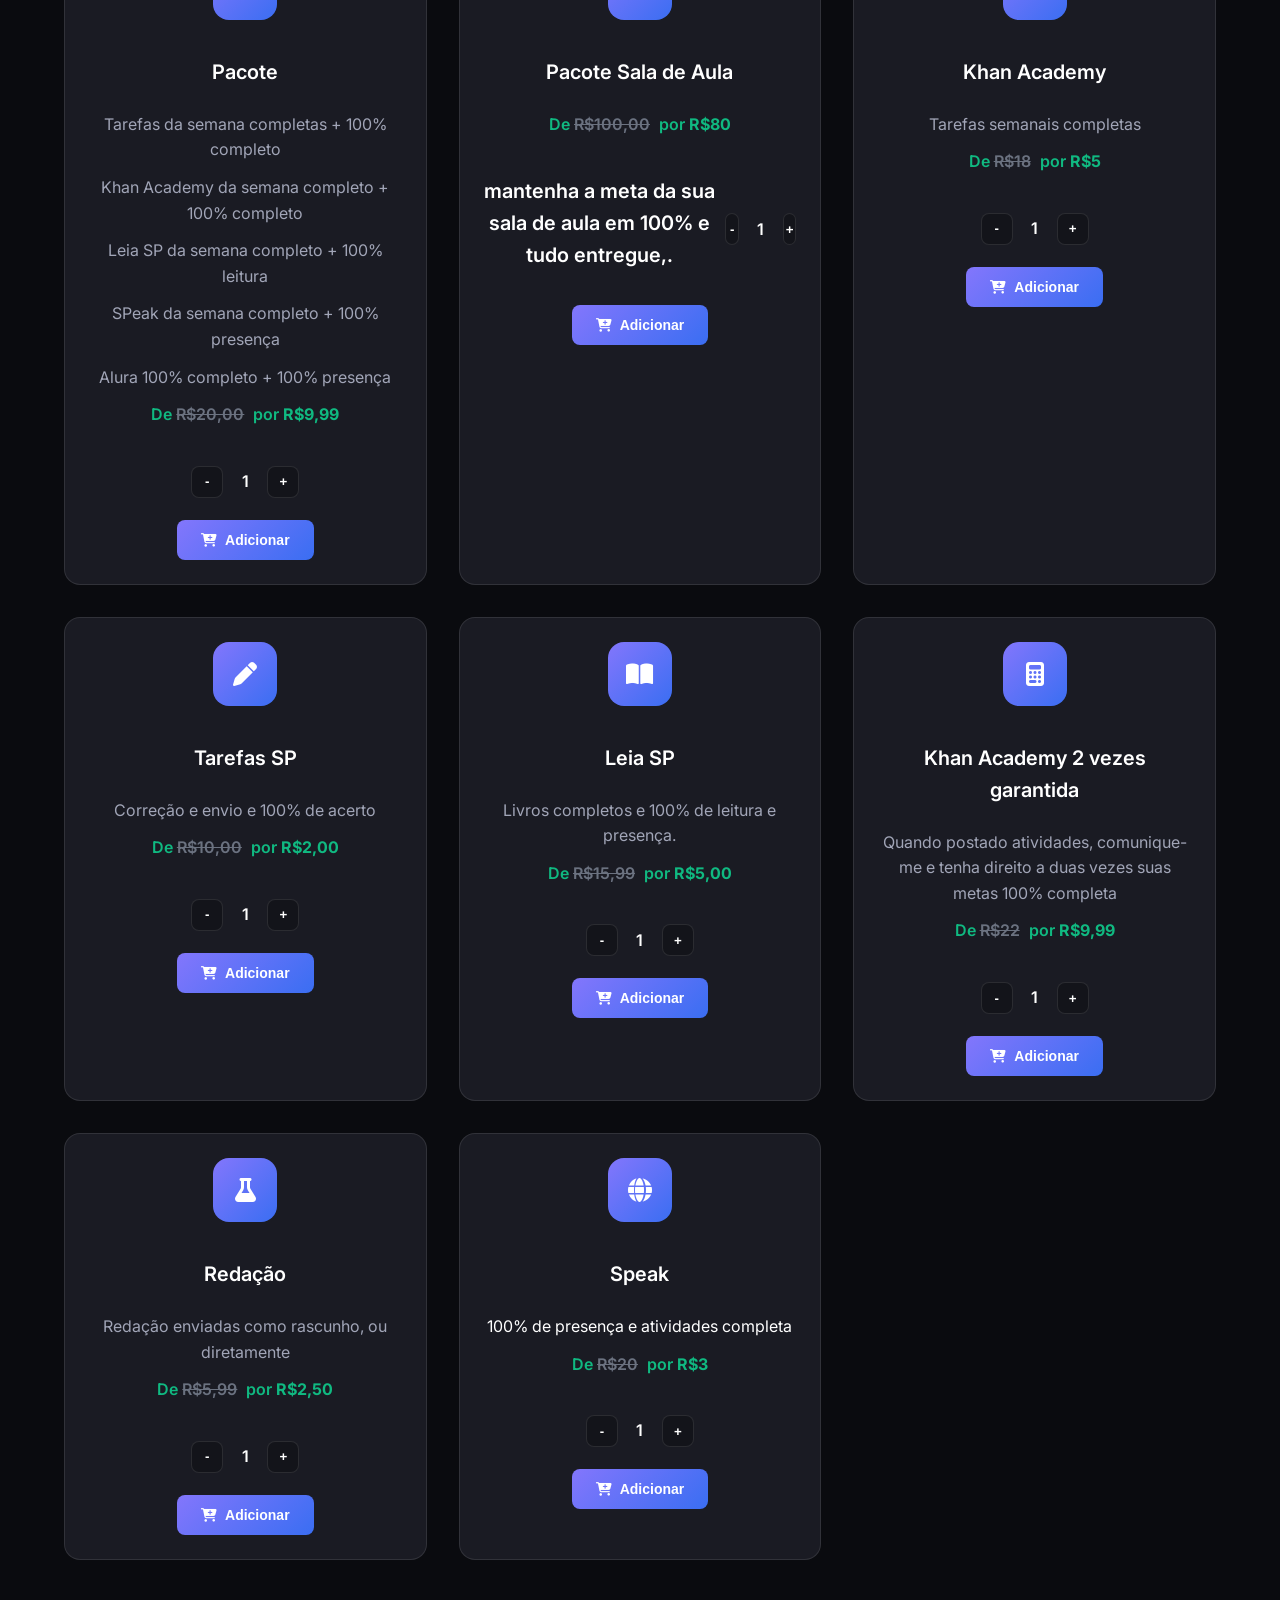
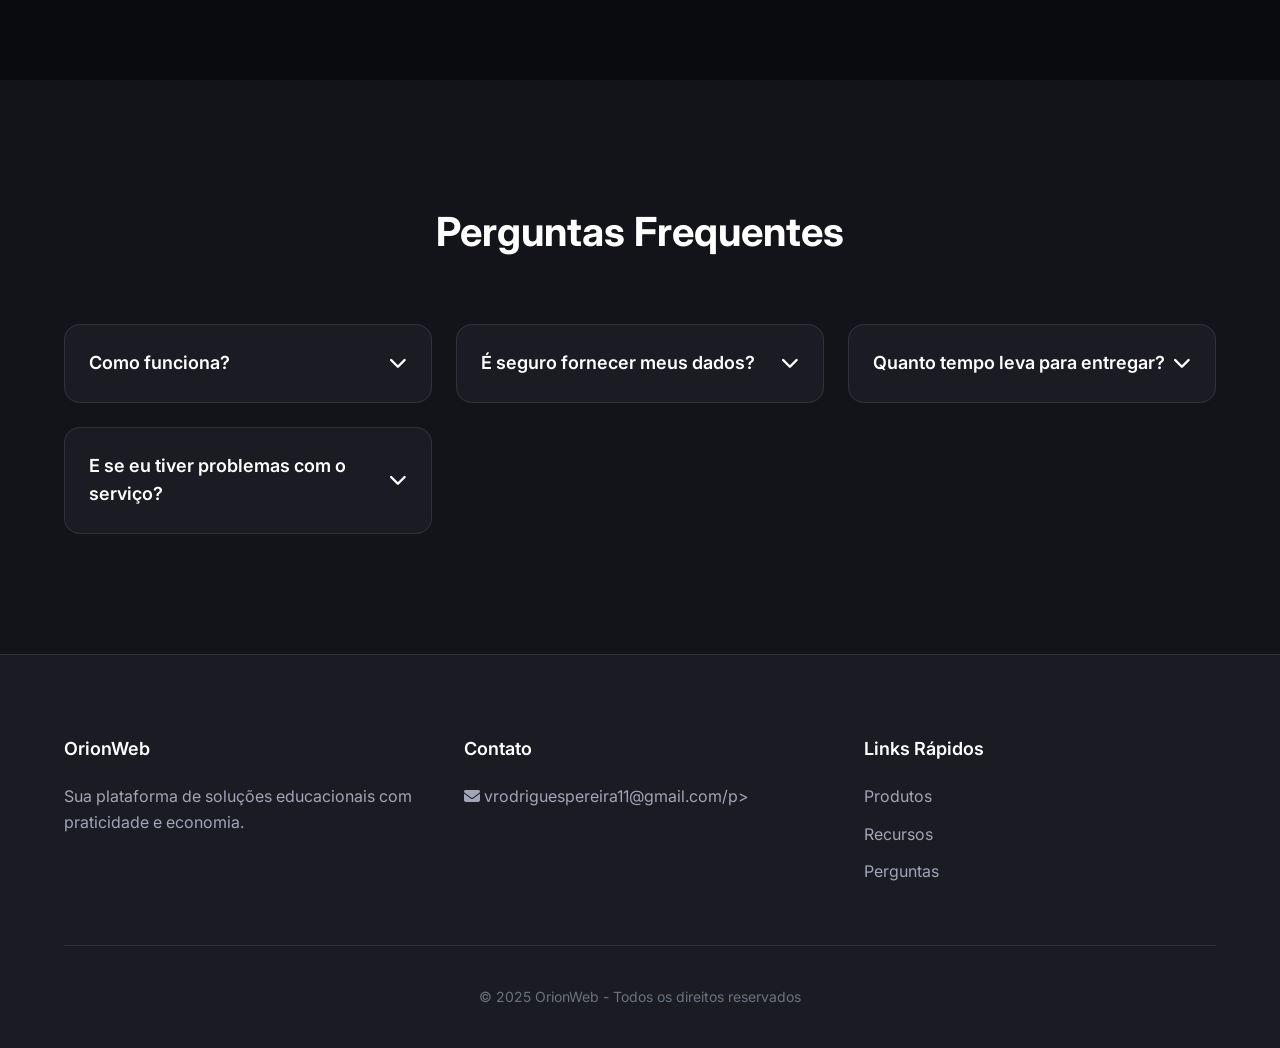
==== commit 8347f1b8: "Update index.html" ====
--- a/index.html
+++ b/index.html
@@ -106,7 +106,23 @@
   </button>
 </div>
         
-        
+            <!-- Produto 0.2 -->
+<div class="product-card" data-category="pacote">
+  <div class="feature-icon"><i class="fa-solid fa-book"></i></div>
+  <h3 class="feature-title">Pacote Sala de Aula</h3>
+    <p class="product-price">De <s>R$100,00</s> por <strong>R$80</strong></p>
+  <div class="product-quantity">
+      <h3 class="feature-title">mantenha a meta da sua sala de aula em 100% e tudo entregue,.</h3>
+
+    <button class="quantity-btn minus" data-name="pacote">-</button>
+    <span class="quantity-value" data-name="pacote">1</span>
+    <button class="quantity-btn plus" data-name="pacote">+</button>
+  </div>
+  
+  <button class="btn btn-primary add-to-cart" data-name="pacote" data-price="80">
+    <i class="fa-solid fa-cart-plus"></i> Adicionar
+  </button>
+</div>    
         <!-- Produto 1 -->
         <div class="product-card" data-category="khan">
           <div class="feature-icon"><i class="fa-solid fa-book"></i></div>
